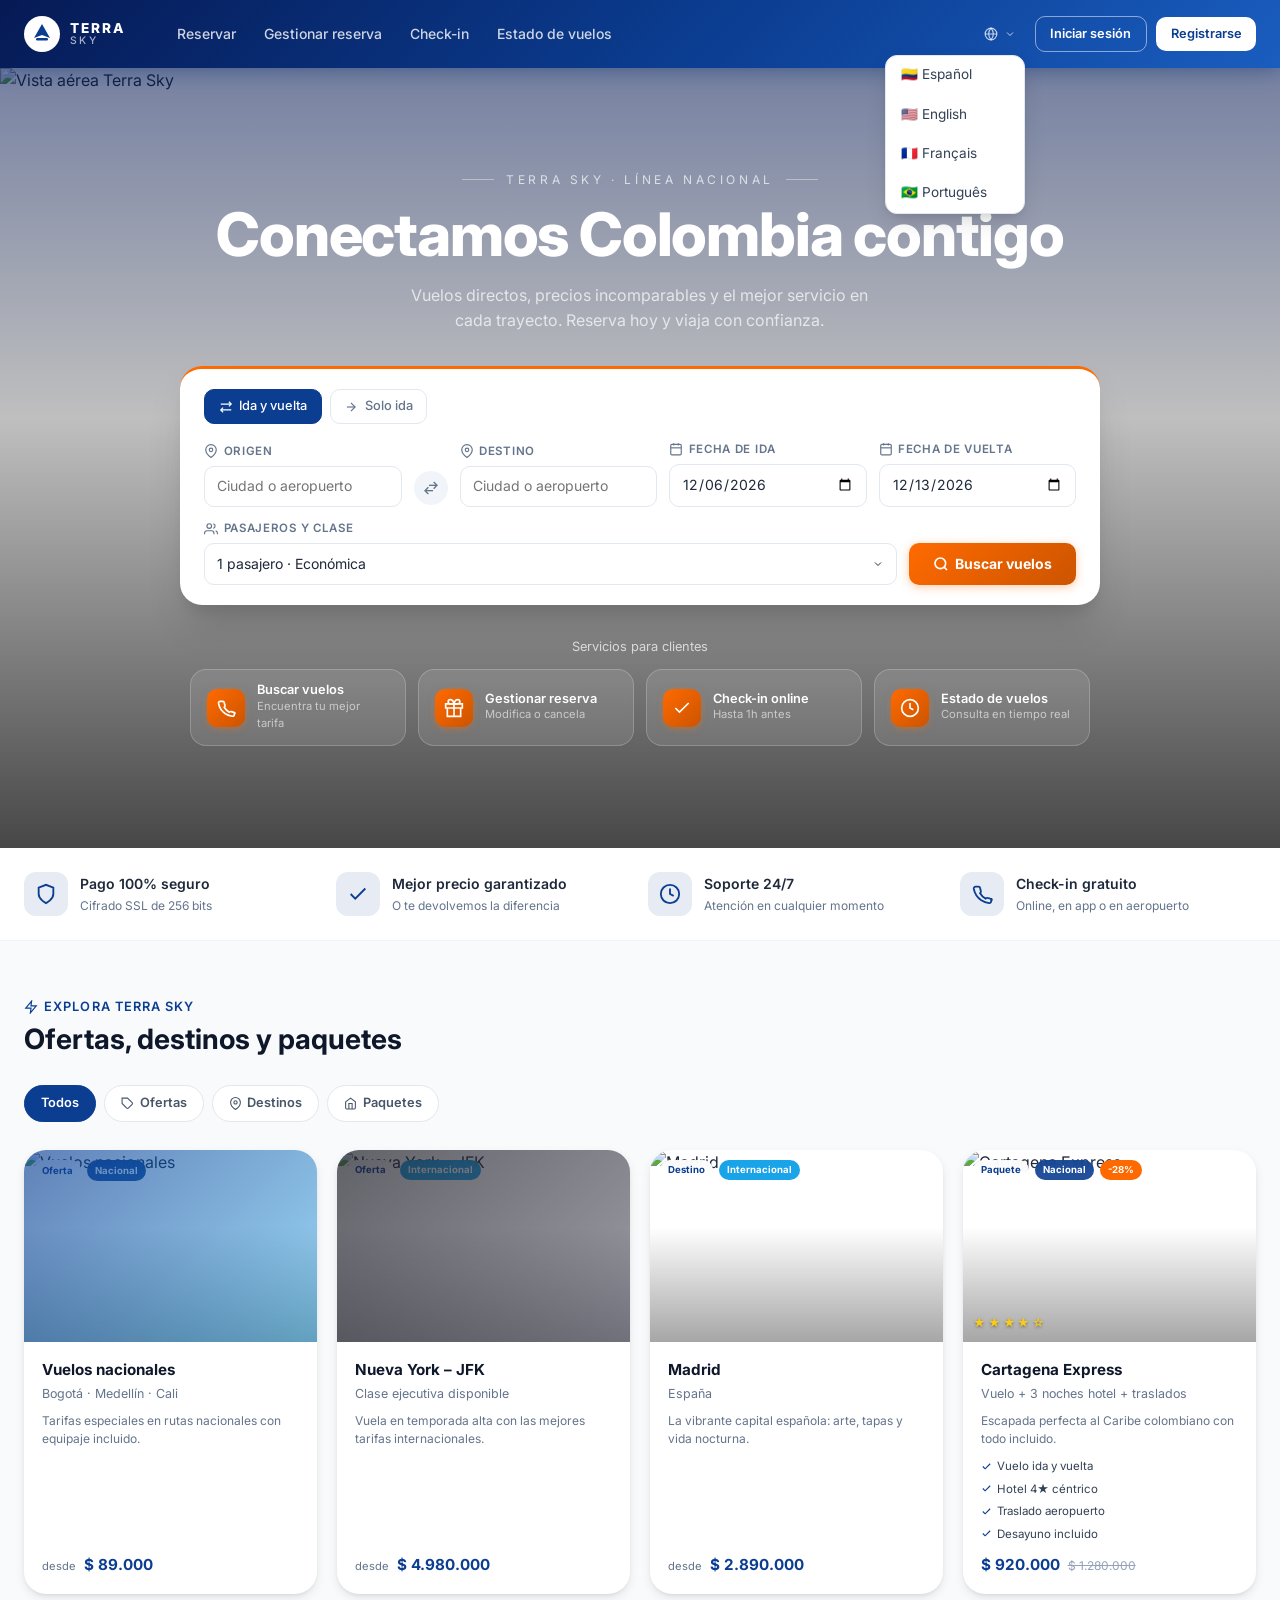
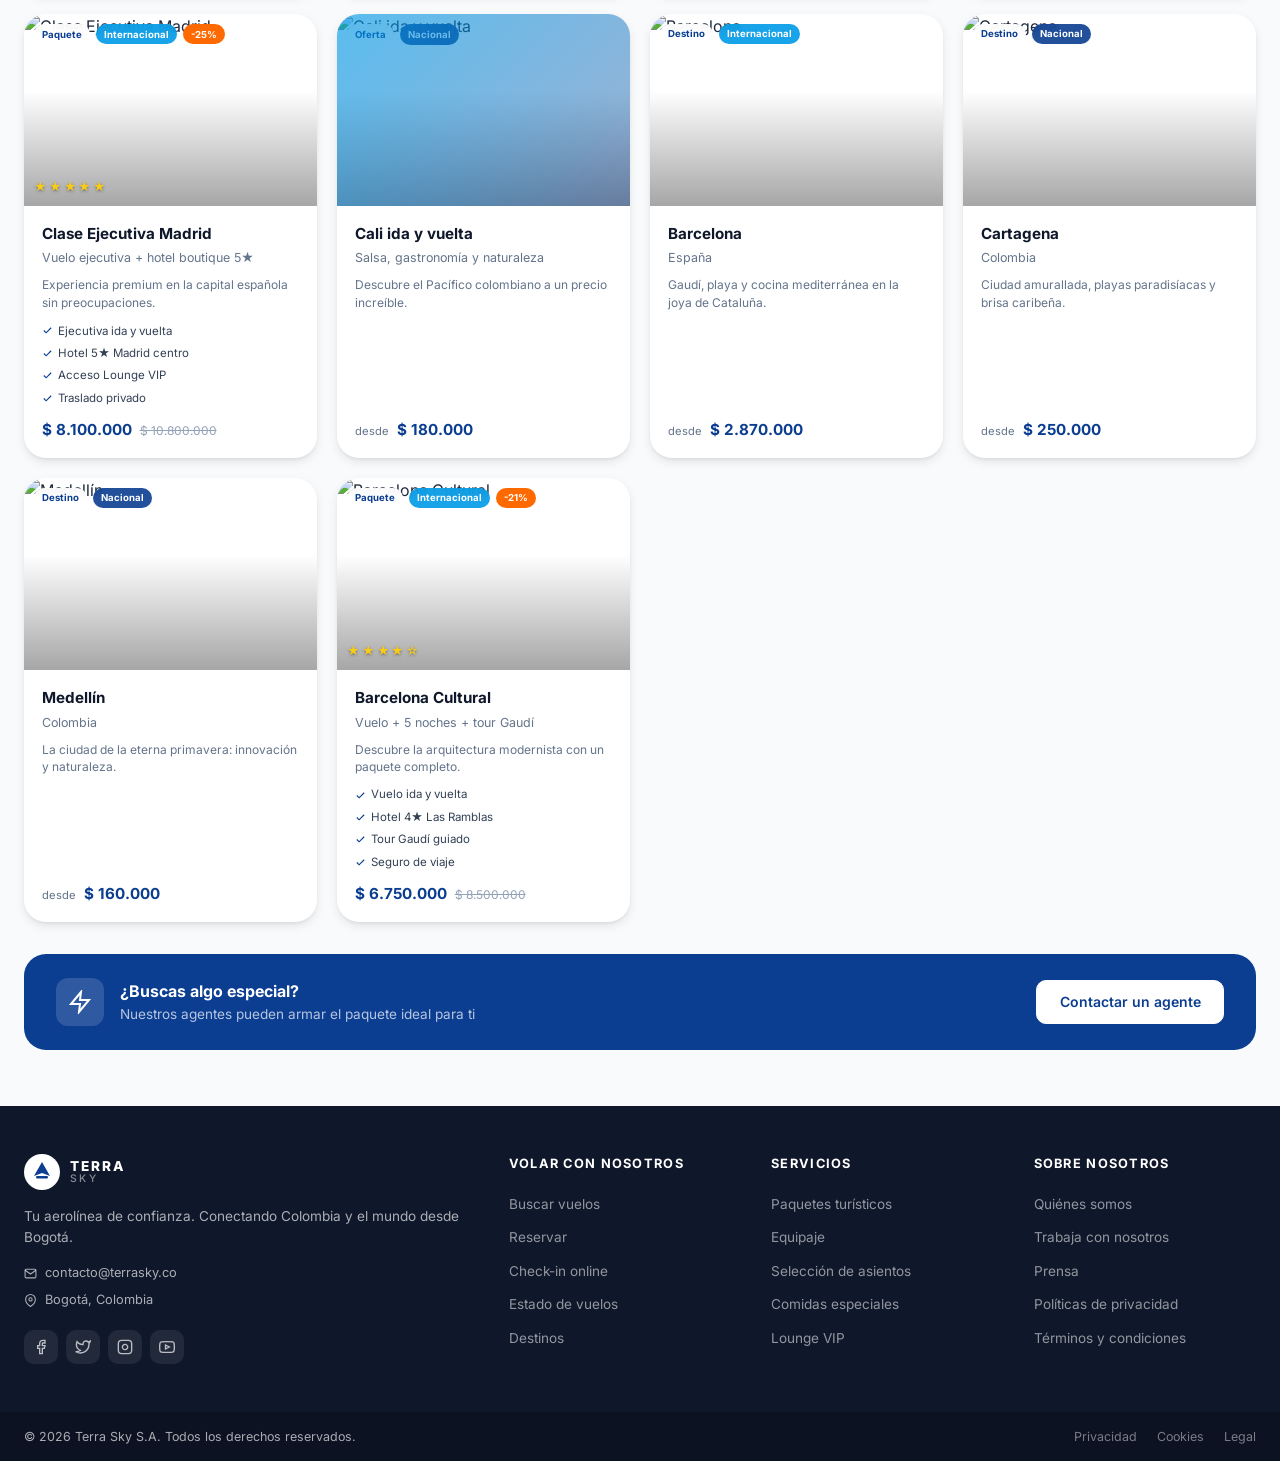
==== src/index.html @ 93b39763 "Subir todos los cambios: Proyecto-integrador-4-semestre" ====
<!DOCTYPE html>
<html lang="es">
<head>
  <meta charset="UTF-8" />
  <meta name="viewport" content="width=device-width, initial-scale=1.0" />
  <title>Terra Sky – Reserva tu vuelo</title>
  <link rel="preconnect" href="https://fonts.googleapis.com" />
  <link rel="preconnect" href="https://fonts.gstatic.com" crossorigin />
  <link href="https://fonts.googleapis.com/css2?family=Inter:wght@400;500;600;700;800&display=swap" rel="stylesheet" />
  <link rel="stylesheet" href="css/style.css" />
</head>
<body>

<!-- ===== HEADER ===== -->
<header class="site-header" id="site-header">
  <div class="header-inner">

    <!-- Logo -->
    <a href="index.html" class="logo" aria-label="Terra Sky - Inicio">
      <div class="logo-icon">
        <svg viewBox="0 0 36 36" fill="none" xmlns="http://www.w3.org/2000/svg" aria-hidden="true">
          <circle cx="18" cy="18" r="18" fill="white"/>
          <path d="M10 22 L18 8 L26 22 L18 19 Z" fill="#0B3D91"/>
          <rect x="12" y="22" width="12" height="2.5" rx="1.25" fill="#0B3D91"/>
        </svg>
      </div>
      <div class="logo-text">
        <span class="logo-brand">TERRA</span>
        <span class="logo-sub">SKY</span>
      </div>
    </a>

    <!-- Nav desktop -->
    <nav class="header-nav" aria-label="Navegación principal">
      <a href="reservar.html" class="nav-link">Reservar</a>
      <a href="gestionar.html" class="nav-link">Gestionar reserva</a>
      <a href="checkin.html" class="nav-link">Check-in</a>
      <a href="estado.html" class="nav-link">Estado de vuelos</a>
    </nav>

    <!-- Acciones -->
    <div class="header-actions">
      <!-- Selector idioma -->
      <div class="lang-selector" id="langSelector">
        <button class="lang-btn" id="langBtn" aria-haspopup="true" aria-expanded="false" aria-label="Idioma">
          <svg xmlns="http://www.w3.org/2000/svg" width="14" height="14" viewBox="0 0 24 24" fill="none" stroke="currentColor" stroke-width="2"><circle cx="12" cy="12" r="10"/><path d="M2 12h20M12 2a15.3 15.3 0 0 1 4 10 15.3 15.3 0 0 1-4 10 15.3 15.3 0 0 1-4-10 15.3 15.3 0 0 1 4-10z"/></svg>
          <svg xmlns="http://www.w3.org/2000/svg" width="12" height="12" viewBox="0 0 24 24" fill="none" stroke="currentColor" stroke-width="2"><polyline points="6 9 12 15 18 9"/></svg>
        </button>
        <ul class="lang-dropdown" id="langDropdown" role="menu">
          <li><button role="menuitem" data-lang="ES">🇨🇴 Español</button></li>
          <li><button role="menuitem" data-lang="EN">🇺🇸 English</button></li>
          <li><button role="menuitem" data-lang="FR">🇫🇷 Français</button></li>
          <li><button role="menuitem" data-lang="PT">🇧🇷 Português</button></li>
        </ul>
      </div>

      <a href="login.html" class="btn btn-outline-white btn-sm">Iniciar sesión</a>
      <a href="login.html#registro" class="btn btn-white btn-sm">Registrarse</a>
    </div>

    <!-- Botón hamburguesa -->
    <button class="hamburger" id="hamburgerBtn" aria-label="Abrir menú" aria-expanded="false">
      <span></span><span></span><span></span>
    </button>
  </div>

  <!-- Menú móvil -->
  <nav class="mobile-nav" id="mobileNav" aria-label="Menú móvil" hidden>
    <a href="reservar.html" class="mobile-nav-link">Reservar</a>
    <a href="gestionar.html" class="mobile-nav-link">Gestionar reserva</a>
    <a href="checkin.html" class="mobile-nav-link">Check-in</a>
    <a href="estado.html" class="mobile-nav-link">Estado de vuelos</a>
    <div class="mobile-nav-btns">
      <a href="login.html" class="btn btn-outline-white">Iniciar sesión</a>
      <a href="login.html#registro" class="btn btn-white">Registrarse</a>
    </div>
  </nav>
</header>

<main>

  <!-- ===== HERO ===== -->
  <section class="hero" id="hero" aria-label="Búsqueda de vuelos">
    <div class="hero-bg">
      <img src="https://images.unsplash.com/photo-1609180618214-5c2afa596c05?crop=entropy&cs=tinysrgb&fit=max&fm=jpg&q=80&w=1920" alt="Vista aérea Terra Sky" class="hero-img" />
      <div class="hero-overlay"></div>
    </div>

    <div class="hero-content container">
      <div class="hero-headline">
        <p class="hero-eyebrow">
          <span class="hero-line"></span>
          Terra Sky · Línea nacional
          <span class="hero-line"></span>
        </p>
        <h1>Conectamos Colombia contigo</h1>
        <p class="hero-sub">Vuelos directos, precios incomparables y el mejor servicio en cada trayecto. Reserva hoy y viaja con confianza.</p>
      </div>

      <!-- Formulario de búsqueda -->
      <div class="search-card" id="searchCard" role="search" aria-label="Buscar vuelos">
        <!-- Toggle tipo de viaje -->
        <div class="trip-toggle">
          <button class="trip-btn active" data-trip="ida-vuelta" aria-pressed="true">
            <svg xmlns="http://www.w3.org/2000/svg" width="14" height="14" viewBox="0 0 24 24" fill="none" stroke="currentColor" stroke-width="2"><path d="M17 3l4 4-4 4M7 21l-4-4 4-4M21 7H3M21 17H3"/></svg>
            Ida y vuelta
          </button>
          <button class="trip-btn" data-trip="solo-ida" aria-pressed="false">
            <svg xmlns="http://www.w3.org/2000/svg" width="14" height="14" viewBox="0 0 24 24" fill="none" stroke="currentColor" stroke-width="2"><line x1="5" y1="12" x2="19" y2="12"/><polyline points="12 5 19 12 12 19"/></svg>
            Solo ida
          </button>
        </div>

        <!-- Campos -->
        <div class="search-fields">
          <!-- Origen -->
          <div class="field-group airport-field" id="originField">
            <label for="originInput">
              <svg xmlns="http://www.w3.org/2000/svg" width="14" height="14" viewBox="0 0 24 24" fill="none" stroke="currentColor" stroke-width="2"><path d="M21 10c0 7-9 13-9 13s-9-6-9-13a9 9 0 0 1 18 0z"/><circle cx="12" cy="10" r="3"/></svg>
              Origen
            </label>
            <input type="text" id="originInput" placeholder="Ciudad o aeropuerto" autocomplete="off" />
            <ul class="airport-dropdown" id="originDropdown" role="listbox" aria-label="Aeropuertos de origen" hidden></ul>
          </div>

          <!-- Swap -->
          <button class="swap-btn" id="swapBtn" aria-label="Intercambiar origen y destino" title="Intercambiar">
            <svg xmlns="http://www.w3.org/2000/svg" width="16" height="16" viewBox="0 0 24 24" fill="none" stroke="currentColor" stroke-width="2"><polyline points="16 3 21 8 16 13"/><line x1="21" y1="8" x2="9" y2="8"/><polyline points="8 21 3 16 8 11"/><line x1="3" y1="16" x2="15" y2="16"/></svg>
          </button>

          <!-- Destino -->
          <div class="field-group airport-field" id="destField">
            <label for="destInput">
              <svg xmlns="http://www.w3.org/2000/svg" width="14" height="14" viewBox="0 0 24 24" fill="none" stroke="currentColor" stroke-width="2"><path d="M21 10c0 7-9 13-9 13s-9-6-9-13a9 9 0 0 1 18 0z"/><circle cx="12" cy="10" r="3"/></svg>
              Destino
            </label>
            <input type="text" id="destInput" placeholder="Ciudad o aeropuerto" autocomplete="off" />
            <ul class="airport-dropdown" id="destDropdown" role="listbox" aria-label="Aeropuertos de destino" hidden></ul>
          </div>

          <!-- Fecha ida -->
          <div class="field-group date-field">
            <label for="departDate">
              <svg xmlns="http://www.w3.org/2000/svg" width="14" height="14" viewBox="0 0 24 24" fill="none" stroke="currentColor" stroke-width="2"><rect x="3" y="4" width="18" height="18" rx="2" ry="2"/><line x1="16" y1="2" x2="16" y2="6"/><line x1="8" y1="2" x2="8" y2="6"/><line x1="3" y1="10" x2="21" y2="10"/></svg>
              Fecha de ida
            </label>
            <input type="date" id="departDate" />
          </div>

          <!-- Fecha vuelta -->
          <div class="field-group date-field" id="returnDateField">
            <label for="returnDate">
              <svg xmlns="http://www.w3.org/2000/svg" width="14" height="14" viewBox="0 0 24 24" fill="none" stroke="currentColor" stroke-width="2"><rect x="3" y="4" width="18" height="18" rx="2" ry="2"/><line x1="16" y1="2" x2="16" y2="6"/><line x1="8" y1="2" x2="8" y2="6"/><line x1="3" y1="10" x2="21" y2="10"/></svg>
              Fecha de vuelta
            </label>
            <input type="date" id="returnDate" />
          </div>

          <!-- Pasajeros y clase -->
          <div class="field-group passengers-field">
            <label>
              <svg xmlns="http://www.w3.org/2000/svg" width="14" height="14" viewBox="0 0 24 24" fill="none" stroke="currentColor" stroke-width="2"><path d="M17 21v-2a4 4 0 0 0-4-4H5a4 4 0 0 0-4 4v2"/><circle cx="9" cy="7" r="4"/><path d="M23 21v-2a4 4 0 0 0-3-3.87"/><path d="M16 3.13a4 4 0 0 1 0 7.75"/></svg>
              Pasajeros y clase
            </label>
            <button class="passengers-trigger" id="passengersTrigger" aria-haspopup="true" aria-expanded="false">
              <span id="passengersLabel">1 adulto · Económica</span>
              <svg xmlns="http://www.w3.org/2000/svg" width="12" height="12" viewBox="0 0 24 24" fill="none" stroke="currentColor" stroke-width="2"><polyline points="6 9 12 15 18 9"/></svg>
            </button>
            <!-- Dropdown pasajeros -->
            <div class="passengers-panel" id="passengersPanel" hidden>
              <div class="pass-row">
                <div class="pass-info"><span class="pass-type">Pasajeros</span><span class="pass-age">Número de viajeros</span></div>
                <div class="counter">
                  <button class="counter-btn" data-type="passengers" data-action="dec" aria-label="Reducir pasajeros">−</button>
                  <span class="counter-val" id="passengersVal">1</span>
                  <button class="counter-btn" data-type="passengers" data-action="inc" aria-label="Aumentar pasajeros">+</button>
                </div>
              </div>
              <div class="cabin-select">
                <label for="cabinClass">Clase de cabina</label>
                <select id="cabinClass">
                  <option value="Económica">Económica</option>
                  <option value="Económica Plus">Económica Plus</option>
                  <option value="Ejecutiva">Ejecutiva</option>
                </select>
              </div>
              <button class="btn btn-primary btn-sm cabin-apply" id="passengersPanelOk">Listo</button>
            </div>
          </div>

          <!-- Botón buscar -->
          <button class="btn btn-primary search-btn" id="searchBtn">
            <svg xmlns="http://www.w3.org/2000/svg" width="16" height="16" viewBox="0 0 24 24" fill="none" stroke="currentColor" stroke-width="2.5"><circle cx="11" cy="11" r="8"/><line x1="21" y1="21" x2="16.65" y2="16.65"/></svg>
            Buscar vuelos
          </button>
        </div>
        <p class="search-error" id="searchError" role="alert" hidden></p>
      </div>

      <!-- Quick links -->
      <div class="quick-links">
        <p class="quick-links-label">Servicios para clientes</p>
        <div class="quick-links-grid">
          <a href="resultados.html" class="quick-card">
            <div class="quick-icon">
              <svg xmlns="http://www.w3.org/2000/svg" width="20" height="20" viewBox="0 0 24 24" fill="none" stroke="currentColor" stroke-width="2"><path d="M22 16.92v3a2 2 0 0 1-2.18 2 19.79 19.79 0 0 1-8.63-3.07A19.5 19.5 0 0 1 3 6.18a2 2 0 0 1 2-2.18H8a2 2 0 0 1 2 1.72c.127.96.361 1.903.7 2.81a2 2 0 0 1-.45 2.11L9.91 11.1A16 16 0 0 0 16 17.09l.29-.29a2 2 0 0 1 2.11-.45c.907.339 1.85.573 2.81.7A2 2 0 0 1 23 19v-.08z"/></svg>
            </div>
            <div>
              <div class="quick-title">Buscar vuelos</div>
              <div class="quick-sub">Encuentra tu mejor tarifa</div>
            </div>
          </a>
          <a href="gestionar.html" class="quick-card">
            <div class="quick-icon">
              <svg xmlns="http://www.w3.org/2000/svg" width="20" height="20" viewBox="0 0 24 24" fill="none" stroke="currentColor" stroke-width="2"><path d="M20 12V22H4V12"/><path d="M22 7H2v5h20V7z"/><path d="M12 22V7"/><path d="M12 7H7.5a2.5 2.5 0 0 1 0-5C11 2 12 7 12 7z"/><path d="M12 7h4.5a2.5 2.5 0 0 0 0-5C13 2 12 7 12 7z"/></svg>
            </div>
            <div>
              <div class="quick-title">Gestionar reserva</div>
              <div class="quick-sub">Modifica o cancela</div>
            </div>
          </a>
          <a href="checkin.html" class="quick-card">
            <div class="quick-icon">
              <svg xmlns="http://www.w3.org/2000/svg" width="20" height="20" viewBox="0 0 24 24" fill="none" stroke="currentColor" stroke-width="2"><polyline points="20 6 9 17 4 12"/></svg>
            </div>
            <div>
              <div class="quick-title">Check-in online</div>
              <div class="quick-sub">Hasta 1h antes</div>
            </div>
          </a>
          <a href="estado.html" class="quick-card">
            <div class="quick-icon">
              <svg xmlns="http://www.w3.org/2000/svg" width="20" height="20" viewBox="0 0 24 24" fill="none" stroke="currentColor" stroke-width="2"><circle cx="12" cy="12" r="10"/><polyline points="12 6 12 12 16 14"/></svg>
            </div>
            <div>
              <div class="quick-title">Estado de vuelos</div>
              <div class="quick-sub">Consulta en tiempo real</div>
            </div>
          </a>
        </div>
      </div>
    </div>
  </section>

  <!-- ===== TRUST BADGES ===== -->
  <section class="trust-section" aria-label="Garantías Terra Sky">
    <div class="trust-grid container">
      <div class="trust-item">
        <div class="trust-icon">
          <svg xmlns="http://www.w3.org/2000/svg" width="22" height="22" viewBox="0 0 24 24" fill="none" stroke="currentColor" stroke-width="2"><path d="M12 22s8-4 8-10V5l-8-3-8 3v7c0 6 8 10 8 10z"/></svg>
        </div>
        <div>
          <div class="trust-label">Pago 100% seguro</div>
          <div class="trust-sub">Cifrado SSL de 256 bits</div>
        </div>
      </div>
      <div class="trust-item">
        <div class="trust-icon">
          <svg xmlns="http://www.w3.org/2000/svg" width="22" height="22" viewBox="0 0 24 24" fill="none" stroke="currentColor" stroke-width="2"><polyline points="20 6 9 17 4 12"/></svg>
        </div>
        <div>
          <div class="trust-label">Mejor precio garantizado</div>
          <div class="trust-sub">O te devolvemos la diferencia</div>
        </div>
      </div>
      <div class="trust-item">
        <div class="trust-icon">
          <svg xmlns="http://www.w3.org/2000/svg" width="22" height="22" viewBox="0 0 24 24" fill="none" stroke="currentColor" stroke-width="2"><circle cx="12" cy="12" r="10"/><polyline points="12 6 12 12 16 14"/></svg>
        </div>
        <div>
          <div class="trust-label">Soporte 24/7</div>
          <div class="trust-sub">Atención en cualquier momento</div>
        </div>
      </div>
      <div class="trust-item">
        <div class="trust-icon">
          <svg xmlns="http://www.w3.org/2000/svg" width="22" height="22" viewBox="0 0 24 24" fill="none" stroke="currentColor" stroke-width="2"><path d="M22 16.92v3a2 2 0 0 1-2.18 2 19.79 19.79 0 0 1-8.63-3.07A19.5 19.5 0 0 1 3 6.18a2 2 0 0 1 2-2.18H8a2 2 0 0 1 2 1.72c.127.96.361 1.903.7 2.81a2 2 0 0 1-.45 2.11L9.91 11.1A16 16 0 0 0 16 17.09l.29-.29a2 2 0 0 1 2.11-.45c.907.339 1.85.573 2.81.7A2 2 0 0 1 23 19v-.08z"/></svg>
        </div>
        <div>
          <div class="trust-label">Check-in gratuito</div>
          <div class="trust-sub">Online, en app o en aeropuerto</div>
        </div>
      </div>
    </div>
  </section>

  <!-- ===== CATÁLOGO COMERCIAL UNIFICADO ===== -->
  <section class="catalogo-section" aria-labelledby="catalogo-heading">
    <div class="container">
      <div class="section-header">
        <div>
          <div class="section-eyebrow">
            <svg xmlns="http://www.w3.org/2000/svg" width="14" height="14" viewBox="0 0 24 24" fill="none" stroke="currentColor" stroke-width="2"><polygon points="13 2 3 14 12 14 11 22 21 10 12 10 13 2"/></svg>
            Explora Terra Sky
          </div>
          <h2 id="catalogo-heading">Ofertas, destinos y paquetes</h2>
        </div>
      </div>

      <!-- Filtros por tipo -->
      <div class="catalogo-tabs" role="tablist" aria-label="Filtrar catálogo">
        <button class="catalogo-tab active" data-filter="todos" role="tab" aria-selected="true">Todos</button>
        <button class="catalogo-tab" data-filter="oferta" role="tab" aria-selected="false">
          <svg xmlns="http://www.w3.org/2000/svg" width="13" height="13" viewBox="0 0 24 24" fill="none" stroke="currentColor" stroke-width="2"><path d="M20.59 13.41l-7.17 7.17a2 2 0 0 1-2.83 0L2 12V2h10l8.59 8.59a2 2 0 0 1 0 2.82z"/><line x1="7" y1="7" x2="7.01" y2="7"/></svg>
          Ofertas
        </button>
        <button class="catalogo-tab" data-filter="destino" role="tab" aria-selected="false">
          <svg xmlns="http://www.w3.org/2000/svg" width="13" height="13" viewBox="0 0 24 24" fill="none" stroke="currentColor" stroke-width="2"><path d="M21 10c0 7-9 13-9 13s-9-6-9-13a9 9 0 0 1 18 0z"/><circle cx="12" cy="10" r="3"/></svg>
          Destinos
        </button>
        <button class="catalogo-tab" data-filter="paquete" role="tab" aria-selected="false">
          <svg xmlns="http://www.w3.org/2000/svg" width="13" height="13" viewBox="0 0 24 24" fill="none" stroke="currentColor" stroke-width="2"><path d="M3 9l9-7 9 7v11a2 2 0 0 1-2 2H5a2 2 0 0 1-2-2z"/><polyline points="9 22 9 12 15 12 15 22"/></svg>
          Paquetes
        </button>
      </div>

      <!-- Grid dinámico -->
      <div class="catalogo-grid" id="catalogoGrid"></div>

      <!-- CTA banner -->
      <div class="packages-cta" style="margin-top:2rem">
        <div class="packages-cta-body">
          <div class="packages-cta-icon">
            <svg xmlns="http://www.w3.org/2000/svg" width="24" height="24" viewBox="0 0 24 24" fill="none" stroke="currentColor" stroke-width="2"><polygon points="13 2 3 14 12 14 11 22 21 10 12 10 13 2"/></svg>
          </div>
          <div>
            <div class="packages-cta-title">¿Buscas algo especial?</div>
            <div class="packages-cta-sub">Nuestros agentes pueden armar el paquete ideal para ti</div>
          </div>
        </div>
        <a href="login.html" class="btn btn-white-green">Contactar un agente</a>
      </div>
    </div>
  </section>

</main>

<!-- ===== FOOTER ===== -->
<footer class="site-footer" aria-label="Pie de página Terra Sky">
  <div class="footer-inner container">

    <!-- Brand -->
    <div class="footer-brand">
      <div class="footer-logo">
        <div class="footer-logo-icon">
          <svg viewBox="0 0 36 36" fill="none" xmlns="http://www.w3.org/2000/svg" aria-hidden="true">
            <circle cx="18" cy="18" r="18" fill="white"/>
            <path d="M10 22 L18 8 L26 22 L18 19 Z" fill="#0B3D91"/>
            <rect x="12" y="22" width="12" height="2.5" rx="1.25" fill="#0B3D91"/>
          </svg>
        </div>
        <div class="footer-logo-text">
          <span class="footer-logo-brand">TERRA</span>
          <span class="footer-logo-sub">SKY</span>
        </div>
      </div>
      <p class="footer-tagline">Tu aerolínea de confianza. Conectando Colombia y el mundo desde Bogotá.</p>
      <div class="footer-contact">
        <div class="footer-contact-item">
          <svg xmlns="http://www.w3.org/2000/svg" width="13" height="13" viewBox="0 0 24 24" fill="none" stroke="currentColor" stroke-width="2"><path d="M4 4h16c1.1 0 2 .9 2 2v12c0 1.1-.9 2-2 2H4c-1.1 0-2-.9-2-2V6c0-1.1.9-2 2-2z"/><polyline points="22,6 12,13 2,6"/></svg>
          contacto@terrasky.co
        </div>
        <div class="footer-contact-item">
          <svg xmlns="http://www.w3.org/2000/svg" width="13" height="13" viewBox="0 0 24 24" fill="none" stroke="currentColor" stroke-width="2"><path d="M21 10c0 7-9 13-9 13s-9-6-9-13a9 9 0 0 1 18 0z"/><circle cx="12" cy="10" r="3"/></svg>
          Bogotá, Colombia
        </div>
      </div>
      <div class="footer-social">
        <a href="#" class="social-btn" aria-label="Facebook">
          <svg xmlns="http://www.w3.org/2000/svg" width="16" height="16" viewBox="0 0 24 24" fill="none" stroke="currentColor" stroke-width="2"><path d="M18 2h-3a5 5 0 0 0-5 5v3H7v4h3v8h4v-8h3l1-4h-4V7a1 1 0 0 1 1-1h3z"/></svg>
        </a>
        <a href="#" class="social-btn" aria-label="Twitter/X">
          <svg xmlns="http://www.w3.org/2000/svg" width="16" height="16" viewBox="0 0 24 24" fill="none" stroke="currentColor" stroke-width="2"><path d="M23 3a10.9 10.9 0 0 1-3.14 1.53 4.48 4.48 0 0 0-7.86 3v1A10.66 10.66 0 0 1 3 4s-4 9 5 13a11.64 11.64 0 0 1-7 2c9 5 20 0 20-11.5a4.5 4.5 0 0 0-.08-.83A7.72 7.72 0 0 0 23 3z"/></svg>
        </a>
        <a href="#" class="social-btn" aria-label="Instagram">
          <svg xmlns="http://www.w3.org/2000/svg" width="16" height="16" viewBox="0 0 24 24" fill="none" stroke="currentColor" stroke-width="2"><rect x="2" y="2" width="20" height="20" rx="5" ry="5"/><path d="M16 11.37A4 4 0 1 1 12.63 8 4 4 0 0 1 16 11.37z"/><line x1="17.5" y1="6.5" x2="17.51" y2="6.5"/></svg>
        </a>
        <a href="#" class="social-btn" aria-label="YouTube">
          <svg xmlns="http://www.w3.org/2000/svg" width="16" height="16" viewBox="0 0 24 24" fill="none" stroke="currentColor" stroke-width="2"><path d="M22.54 6.42a2.78 2.78 0 0 0-1.94-1.96C18.88 4 12 4 12 4s-6.88 0-8.6.46a2.78 2.78 0 0 0-1.94 1.96A29 29 0 0 0 1 12a29 29 0 0 0 .46 5.58A2.78 2.78 0 0 0 3.4 19.54C5.12 20 12 20 12 20s6.88 0 8.6-.46a2.78 2.78 0 0 0 1.94-1.96A29 29 0 0 0 23 12a29 29 0 0 0-.46-5.58z"/><polygon points="9.75 15.02 15.5 12 9.75 8.98 9.75 15.02"/></svg>
        </a>
      </div>
    </div>

    <!-- Links grupos -->
    <div class="footer-links">
      <h4>Volar con nosotros</h4>
      <ul>
        <li><a href="resultados.html">Buscar vuelos</a></li>
        <li><a href="reservar.html">Reservar</a></li>
        <li><a href="checkin.html">Check-in online</a></li>
        <li><a href="estado.html">Estado de vuelos</a></li>
        <li><a href="#">Destinos</a></li>
      </ul>
    </div>

    <div class="footer-links">
      <h4>Servicios</h4>
      <ul>
        <li><a href="#">Paquetes turísticos</a></li>
        <li><a href="#">Equipaje</a></li>
        <li><a href="#">Selección de asientos</a></li>
        <li><a href="#">Comidas especiales</a></li>
        <li><a href="#">Lounge VIP</a></li>
      </ul>
    </div>

    <div class="footer-links">
      <h4>Sobre nosotros</h4>
      <ul>
        <li><a href="#">Quiénes somos</a></li>
        <li><a href="#">Trabaja con nosotros</a></li>
        <li><a href="#">Prensa</a></li>
        <li><a href="#">Políticas de privacidad</a></li>
        <li><a href="#">Términos y condiciones</a></li>
      </ul>
    </div>

  </div>

  <div class="footer-bottom">
    <div class="container footer-bottom-inner">
      <span>&copy; 2026 Terra Sky S.A. Todos los derechos reservados.</span>
      <div class="footer-bottom-links">
        <a href="#">Privacidad</a>
        <a href="#">Cookies</a>
        <a href="#">Legal</a>
      </div>
    </div>
  </div>
</footer>

<script src="js/mockData.js"></script>
<script src="js/brand.js"></script>
<script src="js/auth.js"></script>
<script src="js/main.js"></script>
</body>
</html>
---- src/css/style.css ----
/* ============================================
   Terra Sky – Sistema de Reservas
   Migración del prototipo a HTML/CSS/JS
   ============================================ */

/* ── Variables ── */
:root {
  /* ── Paleta aerolínea: Azul Real + Acento Naranja ── */
  --col-primary:      #0B3D91;   /* azul aviación profundo  */
  --col-primary-dark: #082E6E;   /* azul noche              */
  --col-cyan:         #0099E6;   /* azul cielo              */
  --col-cyan-dark:    #0077B3;   /* azul cielo oscuro       */
  --col-accent:       #FF6A00;   /* naranja CTA vibrante    */
  --col-accent-dark:  #CC5400;   /* naranja CTA hover       */
  --col-white:     #ffffff;
  --col-gray-50:   #f8fafc;
  --col-gray-100:  #f1f5f9;
  --col-gray-200:  #e2e8f0;
  --col-gray-400:  #94a3b8;
  --col-gray-500:  #64748b;
  --col-gray-600:  #475569;
  --col-gray-700:  #334155;
  --col-gray-800:  #1e293b;
  --col-gray-900:  #0f172a;
  --col-orange:    #f97316;
  --col-pink:      #ec4899;
  --radius-sm:     0.625rem;
  --radius:        0.75rem;
  --radius-lg:     1rem;
  --radius-xl:     1.375rem;
  --shadow-sm:     0 1px 3px rgba(0,0,0,.08);
  --shadow:        0 4px 12px -2px rgba(0,0,0,.12), 0 2px 4px -1px rgba(0,0,0,.07);
  --shadow-lg:     0 10px 24px -4px rgba(0,0,0,.14), 0 4px 8px -2px rgba(0,0,0,.08);
  --shadow-xl:     0 24px 40px -8px rgba(0,0,0,.16), 0 12px 16px -6px rgba(0,0,0,.09);
  --transition:    0.2s ease;
  --header-h:      68px;
  --font-base:     'Inter', system-ui, -apple-system, sans-serif;
}

/* ── Reset ── */
*, *::before, *::after { margin: 0; padding: 0; box-sizing: border-box; }
html { scroll-behavior: smooth; }
img { display: block; max-width: 100%; }
a { text-decoration: none; color: inherit; }
ul { list-style: none; }
button { cursor: pointer; border: none; background: none; font: inherit; }
input, select { font: inherit; }

body {
  font-family: var(--font-base);
  font-size: 16px;
  line-height: 1.6;
  color: var(--col-gray-800);
  background: var(--col-white);
}

/* ── Layout ── */
.container {
  max-width: 1280px;
  margin-inline: auto;
  padding-inline: clamp(1rem, 4vw, 1.5rem);
}

/* ── Botones ── */
.btn {
  display: inline-flex;
  align-items: center;
  justify-content: center;
  gap: .4rem;
  padding: .6rem 1.25rem;
  border-radius: var(--radius-sm);
  font-weight: 600;
  font-size: .875rem;
  transition: background var(--transition), color var(--transition), box-shadow var(--transition);
  white-space: nowrap;
}
.btn-sm { padding: .45rem .9rem; font-size: .8rem; }
.btn-primary {
  background: linear-gradient(135deg, var(--col-primary) 0%, #1357C0 100%);
  color: var(--col-white);
  box-shadow: 0 2px 8px rgba(11,61,145,.3);
}
.btn-primary:hover {
  background: linear-gradient(135deg, var(--col-primary-dark) 0%, var(--col-primary) 100%);
  box-shadow: 0 4px 14px rgba(11,61,145,.4);
}
.btn-cyan {
  background: var(--col-cyan);
  color: var(--col-white);
}
.btn-cyan:hover { background: var(--col-cyan-dark); }
.btn-white {
  background: var(--col-white);
  color: var(--col-primary);
}
.btn-white:hover { background: var(--col-gray-100); }
.btn-outline-white {
  background: transparent;
  color: var(--col-white);
  border: 1.5px solid rgba(255,255,255,.5);
}
.btn-outline-white:hover { background: rgba(255,255,255,.1); }
.btn-white-green {
  background: var(--col-white);
  color: var(--col-primary);
  border: 1.5px solid var(--col-white);
  padding: .6rem 1.4rem;
  border-radius: var(--radius-sm);
  font-weight: 600;
  font-size: .875rem;
  transition: background var(--transition);
}
.btn-white-green:hover { background: var(--col-gray-100); }

/* ==========================================
   HEADER
   ========================================== */
.site-header {
  position: sticky;
  top: 0;
  z-index: 100;
  background: linear-gradient(135deg, #061A55 0%, var(--col-primary) 55%, #1A5DBF 100%);
  height: var(--header-h);
  box-shadow: 0 2px 20px rgba(8,46,110,.45);
}
.header-inner {
  max-width: 1280px;
  margin-inline: auto;
  padding-inline: clamp(1rem, 4vw, 1.5rem);
  height: 100%;
  display: flex;
  align-items: center;
  gap: 1.5rem;
}

/* Logo */
.logo { display: flex; align-items: center; gap: .6rem; }
.logo-icon { width: 36px; height: 36px; flex-shrink: 0; }
.logo-icon svg { width: 100%; height: 100%; }
.logo-text { display: flex; flex-direction: column; line-height: 1; }
.logo-brand { font-size: .85rem; font-weight: 800; letter-spacing: .15em; color: var(--col-white); }
.logo-sub   { font-size: .65rem; font-weight: 500; letter-spacing: .25em; color: rgba(255,255,255,.65); }

/* Nav desktop */
.header-nav {
  display: flex;
  align-items: center;
  gap: .25rem;
  margin-left: 1rem;
}
.nav-link {
  color: rgba(255,255,255,.8);
  font-size: .875rem;
  font-weight: 500;
  padding: .4rem .75rem;
  border-radius: var(--radius-sm);
  transition: color var(--transition), background var(--transition);
}
.nav-link:hover { color: var(--col-white); background: rgba(255,255,255,.1); }

/* Header actions */
.header-actions {
  display: flex;
  align-items: center;
  gap: .6rem;
  margin-left: auto;
}

/* Selector de idioma */
.lang-selector { position: relative; }
.lang-btn {
  display: flex;
  align-items: center;
  gap: .35rem;
  color: rgba(255,255,255,.75);
  font-size: .8rem;
  padding: .35rem .6rem;
  border-radius: var(--radius-sm);
  transition: background var(--transition);
}
.lang-btn:hover { background: rgba(255,255,255,.1); color: var(--col-white); }
.lang-dropdown {
  position: absolute;
  top: calc(100% + .5rem);
  right: 0;
  background: var(--col-white);
  border: 1px solid var(--col-gray-200);
  border-radius: var(--radius);
  box-shadow: var(--shadow-lg);
  min-width: 140px;
  overflow: hidden;
  z-index: 200;
}
.lang-dropdown button {
  display: block;
  width: 100%;
  text-align: left;
  padding: .55rem .9rem;
  font-size: .85rem;
  color: var(--col-gray-700);
  transition: background var(--transition);
}
.lang-dropdown button:hover { background: var(--col-gray-50); }

/* Hamburguesa */
.hamburger {
  display: none;
  flex-direction: column;
  gap: 5px;
  padding: .4rem;
  margin-left: .5rem;
}
.hamburger span {
  display: block;
  width: 22px;
  height: 2px;
  background: var(--col-white);
  border-radius: 2px;
  transition: transform var(--transition), opacity var(--transition);
}
.hamburger.open span:nth-child(1) { transform: translateY(7px) rotate(45deg); }
.hamburger.open span:nth-child(2) { opacity: 0; }
.hamburger.open span:nth-child(3) { transform: translateY(-7px) rotate(-45deg); }

/* Menú móvil */
.mobile-nav {
  background: var(--col-primary-dark);
  padding: 1rem clamp(1rem, 4vw, 1.5rem);
  display: flex;
  flex-direction: column;
  gap: .25rem;
}
.mobile-nav-link {
  color: rgba(255,255,255,.85);
  padding: .65rem .75rem;
  font-size: .95rem;
  border-radius: var(--radius-sm);
  transition: background var(--transition);
}
.mobile-nav-link:hover { background: rgba(255,255,255,.1); color: var(--col-white); }
.mobile-nav-btns {
  display: flex;
  gap: .6rem;
  margin-top: .75rem;
  padding-top: .75rem;
  border-top: 1px solid rgba(255,255,255,.1);
}

/* ==========================================
   HERO
   ========================================== */
.hero {
  position: relative;
  min-height: min(90vh, 780px);
  display: flex;
  flex-direction: column;
  align-items: center;
  justify-content: center;
  overflow: hidden;
}
.hero-bg { position: absolute; inset: 0; }
.hero-img {
  width: 100%;
  height: 100%;
  object-fit: cover;
  object-position: center 40%;
}
.hero-overlay {
  position: absolute;
  inset: 0;
  background: linear-gradient(180deg, rgba(6,26,85,.55) 0%, rgba(0,0,0,.25) 45%, rgba(0,0,0,.72) 100%);
}
.hero-content {
  position: relative;
  z-index: 2;
  width: 100%;
  padding-block: 4rem;
  display: flex;
  flex-direction: column;
  align-items: center;
  gap: 2rem;
}
.hero-headline { text-align: center; }
.hero-eyebrow {
  color: rgba(255,255,255,.7);
  font-size: .75rem;
  text-transform: uppercase;
  letter-spacing: .3em;
  margin-bottom: .75rem;
  display: flex;
  align-items: center;
  justify-content: center;
  gap: .75rem;
}
.hero-line { display: block; width: 2rem; height: 1px; background: rgba(255,255,255,.4); }
.hero-headline h1 {
  font-size: clamp(2.25rem, 6vw, 3.75rem);
  font-weight: 800;
  color: var(--col-white);
  line-height: 1.1;
  letter-spacing: -.02em;
}
.hero-sub {
  color: rgba(255,255,255,.7);
  font-size: clamp(.875rem, 2vw, 1rem);
  max-width: 480px;
  margin: 1rem auto 0;
}

/* ── Formulario de búsqueda ── */
.search-card {
  background: var(--col-white);
  border-radius: var(--radius-xl);
  padding: 1.25rem 1.5rem;
  box-shadow: var(--shadow-xl);
  width: 100%;
  max-width: 920px;
  border-top: 3px solid var(--col-accent);
}
.trip-toggle {
  display: flex;
  gap: .5rem;
  margin-bottom: 1rem;
}
.trip-btn {
  display: flex;
  align-items: center;
  gap: .4rem;
  padding: .4rem .85rem;
  border-radius: var(--radius-sm);
  font-size: .8rem;
  font-weight: 500;
  color: var(--col-gray-500);
  border: 1.5px solid var(--col-gray-200);
  transition: all var(--transition);
}
.trip-btn.active {
  background: var(--col-primary);
  color: var(--col-white);
  border-color: var(--col-primary);
}
.trip-btn:not(.active):hover { border-color: var(--col-primary); color: var(--col-primary); }

.search-fields {
  display: flex;
  flex-wrap: wrap;
  gap: .75rem;
  align-items: flex-end;
}
.field-group {
  display: flex;
  flex-direction: column;
  gap: .3rem;
  position: relative;
  flex: 1 1 160px;
  min-width: 130px;
}
.field-group label {
  display: flex;
  align-items: center;
  gap: .35rem;
  font-size: .72rem;
  font-weight: 600;
  text-transform: uppercase;
  letter-spacing: .06em;
  color: var(--col-gray-500);
}
.field-group input[type="text"],
.field-group input[type="date"] {
  width: 100%;
  padding: .55rem .75rem;
  border: 1.5px solid var(--col-gray-200);
  border-radius: var(--radius-sm);
  font-size: .875rem;
  color: var(--col-gray-800);
  background: var(--col-white);
  transition: border-color var(--transition);
  outline: none;
}
.field-group input:focus { border-color: var(--col-primary); }
.field-group.error input { border-color: #d4183d; }

/* Swap button */
.swap-btn {
  flex: 0 0 auto;
  align-self: flex-end;
  margin-bottom: 2px;
  width: 34px;
  height: 34px;
  border-radius: 50%;
  background: var(--col-gray-100);
  color: var(--col-gray-500);
  display: flex;
  align-items: center;
  justify-content: center;
  transition: background var(--transition), color var(--transition);
}
.swap-btn:hover { background: var(--col-primary); color: var(--col-white); }

/* Airport dropdown */
.airport-dropdown {
  position: absolute;
  top: calc(100% + .25rem);
  left: 0;
  right: 0;
  background: var(--col-white);
  border: 1px solid var(--col-gray-200);
  border-radius: var(--radius);
  box-shadow: var(--shadow-lg);
  max-height: 220px;
  overflow-y: auto;
  z-index: 300;
}
.airport-option {
  display: flex;
  align-items: center;
  gap: .6rem;
  padding: .6rem .85rem;
  cursor: pointer;
  transition: background var(--transition);
}
.airport-option:hover, .airport-option.focused { background: var(--col-gray-50); }
.airport-code {
  font-size: .75rem;
  font-weight: 700;
  color: var(--col-primary);
  background: rgba(11,61,145,.09);
  padding: .15rem .4rem;
  border-radius: 4px;
  flex-shrink: 0;
  font-variant-numeric: tabular-nums;
}
.airport-name { font-size: .85rem; color: var(--col-gray-700); }

/* Pasajeros */
.passengers-field { position: relative; flex: 1 1 200px; }
.passengers-trigger {
  display: flex;
  align-items: center;
  justify-content: space-between;
  gap: .5rem;
  width: 100%;
  padding: .55rem .75rem;
  border: 1.5px solid var(--col-gray-200);
  border-radius: var(--radius-sm);
  font-size: .875rem;
  color: var(--col-gray-800);
  background: var(--col-white);
  text-align: left;
  transition: border-color var(--transition);
}
.passengers-trigger:hover, .passengers-trigger[aria-expanded="true"] { border-color: var(--col-primary); }
.passengers-panel {
  position: absolute;
  top: calc(100% + .35rem);
  left: 0;
  min-width: 270px;
  background: var(--col-white);
  border: 1px solid var(--col-gray-200);
  border-radius: var(--radius-lg);
  box-shadow: var(--shadow-xl);
  padding: 1rem;
  z-index: 300;
  display: flex;
  flex-direction: column;
  gap: .75rem;
}
.pass-row {
  display: flex;
  align-items: center;
  justify-content: space-between;
}
.pass-info { display: flex; flex-direction: column; }
.pass-type { font-size: .875rem; font-weight: 600; color: var(--col-gray-800); }
.pass-age  { font-size: .75rem; color: var(--col-gray-500); }
.counter {
  display: flex;
  align-items: center;
  gap: .5rem;
}
.counter-btn {
  width: 28px; height: 28px;
  border-radius: 50%;
  background: var(--col-gray-100);
  color: var(--col-gray-700);
  font-size: 1rem;
  font-weight: 600;
  display: flex;
  align-items: center;
  justify-content: center;
  transition: background var(--transition);
}
.counter-btn:hover:not(:disabled) { background: var(--col-primary); color: var(--col-white); }
.counter-btn:disabled { opacity: .4; cursor: not-allowed; }
.counter-val { font-size: .875rem; font-weight: 600; min-width: 1.2rem; text-align: center; }
.cabin-select { display: flex; flex-direction: column; gap: .35rem; }
.cabin-select label { font-size: .75rem; font-weight: 600; color: var(--col-gray-500); text-transform: uppercase; letter-spacing: .06em; }
.cabin-select select {
  padding: .5rem .75rem;
  border: 1.5px solid var(--col-gray-200);
  border-radius: var(--radius-sm);
  font-size: .875rem;
  color: var(--col-gray-800);
  background: var(--col-white);
  cursor: pointer;
  outline: none;
  transition: border-color var(--transition);
}
.cabin-select select:focus { border-color: var(--col-primary); }
.cabin-apply { width: 100%; margin-top: .25rem; }

/* Buscar btn – usa acento naranja para resaltar el CTA */
.search-btn {
  flex: 0 0 auto;
  align-self: flex-end;
  padding: .6rem 1.5rem;
  font-size: .875rem;
  font-weight: 700;
  border-radius: var(--radius-sm);
  white-space: nowrap;
  background: linear-gradient(135deg, var(--col-accent) 0%, var(--col-accent-dark) 100%);
  color: var(--col-white);
  box-shadow: 0 2px 10px rgba(255,106,0,.35);
}
.search-btn:hover {
  background: linear-gradient(135deg, var(--col-accent-dark) 0%, #A84400 100%);
  box-shadow: 0 4px 16px rgba(255,106,0,.45);
}

/* Error */
.search-error {
  margin-top: .5rem;
  font-size: .8rem;
  color: #d4183d;
  font-weight: 500;
}

/* Quick links */
.quick-links { width: 100%; max-width: 900px; }
.quick-links-label {
  color: rgba(255,255,255,.7);
  font-size: .8rem;
  text-align: center;
  margin-bottom: .75rem;
}
.quick-links-grid {
  display: grid;
  grid-template-columns: repeat(4, 1fr);
  gap: .75rem;
}
.quick-card {
  display: flex;
  align-items: center;
  gap: .75rem;
  background: rgba(255,255,255,.1);
  backdrop-filter: blur(4px);
  border: 1px solid rgba(255,255,255,.2);
  border-radius: var(--radius-lg);
  padding: .75rem 1rem;
  color: var(--col-white);
  transition: background var(--transition);
}
.quick-card:hover { background: rgba(255,255,255,.2); }
.quick-icon {
  width: 38px;
  height: 38px;
  border-radius: var(--radius-sm);
  background: linear-gradient(135deg, var(--col-accent) 0%, var(--col-accent-dark) 100%);
  display: flex;
  align-items: center;
  justify-content: center;
  flex-shrink: 0;
  box-shadow: 0 2px 6px rgba(255,106,0,.35);
}
.quick-title { font-size: .8rem; font-weight: 600; line-height: 1.2; }
.quick-sub   { font-size: .7rem; color: rgba(255,255,255,.6); }

/* ==========================================
   TRUST BADGES
   ========================================== */
.trust-section {
  background: var(--col-white);
  border-bottom: 1px solid var(--col-gray-100);
}
.trust-grid {
  display: grid;
  grid-template-columns: repeat(4, 1fr);
  gap: 1rem;
  padding-block: 1.5rem;
}
.trust-item {
  display: flex;
  align-items: center;
  gap: .75rem;
}
.trust-icon {
  width: 44px;
  height: 44px;
  border-radius: var(--radius);
  background: rgba(11,61,145,.1);
  color: var(--col-primary);
  display: flex;
  align-items: center;
  justify-content: center;
  flex-shrink: 0;
}
.trust-label { font-size: .875rem; font-weight: 600; color: var(--col-gray-800); }
.trust-sub   { font-size: .75rem; color: var(--col-gray-500); }

/* ==========================================
   SECCIONES (encabezados compartidos)
   ========================================== */
.section-header {
  display: flex;
  align-items: flex-end;
  justify-content: space-between;
  margin-bottom: 1.75rem;
}
.section-eyebrow {
  display: flex;
  align-items: center;
  gap: .4rem;
  color: var(--col-primary);
  font-size: .8rem;
  font-weight: 600;
  text-transform: uppercase;
  letter-spacing: .08em;
  margin-bottom: .35rem;
}
.section-header h2 {
  font-size: clamp(1.35rem, 3vw, 1.75rem);
  font-weight: 700;
  color: var(--col-gray-900);
  line-height: 1.2;
}
.section-link {
  display: flex;
  align-items: center;
  gap: .3rem;
  color: var(--col-primary);
  font-size: .85rem;
  font-weight: 500;
  transition: gap var(--transition);
  white-space: nowrap;
  flex-shrink: 0;
  margin-bottom: .25rem;
}
.section-link:hover { gap: .6rem; text-decoration: underline; }

/* ==========================================
   CATÁLOGO COMERCIAL UNIFICADO
   ========================================== */
.catalogo-section { padding-block: 3.5rem; background: var(--col-gray-50); }

/* Tabs de filtro */
.catalogo-tabs {
  display: flex;
  gap: .5rem;
  margin-bottom: 1.75rem;
  flex-wrap: wrap;
}
.catalogo-tab {
  display: inline-flex;
  align-items: center;
  gap: .35rem;
  padding: .45rem 1rem;
  font-size: .8rem;
  font-weight: 600;
  border-radius: 999px;
  border: 1.5px solid var(--col-gray-200);
  background: var(--col-white);
  color: var(--col-gray-600);
  cursor: pointer;
  transition: all .2s ease;
}
.catalogo-tab:hover { border-color: var(--col-primary); color: var(--col-primary); }
.catalogo-tab.active {
  background: var(--col-primary);
  border-color: var(--col-primary);
  color: var(--col-white);
}
.catalogo-tab.active svg { stroke: var(--col-white); }

/* Grid adaptable */
.catalogo-grid {
  display: grid;
  grid-template-columns: repeat(auto-fill, minmax(280px, 1fr));
  gap: 1.25rem;
}

/* ── Card base ── */
.cat-card {
  border-radius: var(--radius-xl);
  overflow: hidden;
  box-shadow: var(--shadow);
  background: var(--col-white);
  cursor: pointer;
  transition: transform .25s ease, box-shadow .25s ease;
  display: flex;
  flex-direction: column;
  color: inherit;
  text-decoration: none;
}
.cat-card:hover { transform: translateY(-4px); box-shadow: var(--shadow-xl); }

/* ── Card imagen ── */
.cat-card-img {
  position: relative;
  height: 12rem;
  overflow: hidden;
}
.cat-card-img img {
  width: 100%;
  height: 100%;
  object-fit: cover;
  transition: transform .5s ease;
}
.cat-card:hover .cat-card-img img { transform: scale(1.06); }
.cat-card-img .cat-overlay {
  position: absolute;
  inset: 0;
  background: linear-gradient(to top, rgba(0,0,0,.35), transparent 60%);
}

/* Badges sobre la imagen */
.cat-badges {
  position: absolute;
  top: .65rem;
  left: .65rem;
  display: flex;
  gap: .35rem;
  flex-wrap: wrap;
}
.cat-badge {
  font-size: .6rem;
  font-weight: 700;
  padding: .15rem .5rem;
  border-radius: 999px;
  backdrop-filter: blur(4px);
}
.cat-badge-tipo {
  background: rgba(255,255,255,.92);
  color: var(--col-primary);
}
.cat-badge-intl  { background: rgba(0,153,230,.9);  color: var(--col-white); }
.cat-badge-nacl  { background: rgba(11,61,145,.9);   color: var(--col-white); }
.cat-badge-desc  { background: var(--col-accent);    color: var(--col-white); }

/* Estrellas y descuento sobre imagen */
.cat-stars {
  position: absolute;
  bottom: .6rem;
  left: .65rem;
  font-size: .75rem;
  color: #facc15;
  letter-spacing: .1rem;
  text-shadow: 0 1px 3px rgba(0,0,0,.4);
}

/* ── Card cuerpo ── */
.cat-card-body {
  padding: 1rem 1.1rem;
  flex: 1;
  display: flex;
  flex-direction: column;
}
.cat-card-body h3 { font-size: .95rem; font-weight: 700; color: var(--col-gray-900); margin-bottom: .15rem; }
.cat-card-body .cat-sub { font-size: .78rem; color: var(--col-gray-500); margin-bottom: .5rem; }
.cat-card-body .cat-desc { font-size: .75rem; color: var(--col-gray-500); margin-bottom: .65rem; line-height: 1.45; }

/* Incluye (paquetes) */
.cat-includes {
  display: flex;
  flex-direction: column;
  gap: .25rem;
  margin-bottom: .65rem;
}
.cat-includes li {
  display: flex;
  align-items: center;
  gap: .35rem;
  font-size: .72rem;
  color: var(--col-gray-700);
}
.cat-includes li svg { color: var(--col-primary); flex-shrink: 0; }

/* Pricing row */
.cat-pricing {
  display: flex;
  align-items: baseline;
  gap: .5rem;
  margin-top: auto;
}
.cat-price { font-size: .95rem; font-weight: 700; color: var(--col-primary); }
.cat-original { font-size: .75rem; color: var(--col-gray-400); text-decoration: line-through; }
.cat-desde { font-size: .7rem; color: var(--col-gray-500); }

/* ── Variantes de color para ofertas (overlay colorido) ── */
.cat-card[data-color="verde"] .cat-card-img::after  { content:''; position:absolute; inset:0; background:linear-gradient(135deg, rgba(11,61,145,.65) 0%, rgba(0,153,230,.4) 100%); }
.cat-card[data-color="cyan"] .cat-card-img::after   { content:''; position:absolute; inset:0; background:linear-gradient(135deg, rgba(0,153,230,.65) 0%, rgba(11,61,145,.4) 100%); }
.cat-card[data-color="dark"] .cat-card-img::after    { content:''; position:absolute; inset:0; background:linear-gradient(135deg, rgba(30,30,40,.7) 0%, rgba(60,60,80,.5) 100%); }

/* Fade-in animation */
@keyframes catFadeIn {
  from { opacity: 0; transform: translateY(12px); }
  to   { opacity: 1; transform: translateY(0); }
}
.cat-card { animation: catFadeIn .35s ease both; }
.cat-card:nth-child(2) { animation-delay: .06s; }
.cat-card:nth-child(3) { animation-delay: .12s; }
.cat-card:nth-child(4) { animation-delay: .18s; }
.cat-card:nth-child(5) { animation-delay: .24s; }
.cat-card:nth-child(6) { animation-delay: .3s; }

/* CTA paquetes */
.packages-cta {
  background: var(--col-primary);
  border-radius: var(--radius-xl);
  padding: 1.5rem 2rem;
  display: flex;
  align-items: center;
  justify-content: space-between;
  gap: 1rem;
  flex-wrap: wrap;
}
.packages-cta-body { display: flex; align-items: center; gap: 1rem; }
.packages-cta-icon {
  width: 48px;
  height: 48px;
  background: rgba(255,255,255,.15);
  border-radius: var(--radius);
  display: flex;
  align-items: center;
  justify-content: center;
  color: var(--col-white);
  flex-shrink: 0;
}
.packages-cta-title { font-size: 1rem; font-weight: 700; color: var(--col-white); }
.packages-cta-sub   { font-size: .85rem; color: rgba(255,255,255,.7); }

/* ==========================================
   FOOTER
   ========================================== */
.site-footer {
  background: var(--col-gray-900);
  color: rgba(255,255,255,.65);
}
.footer-inner {
  display: grid;
  grid-template-columns: 2fr 1fr 1fr 1fr;
  gap: 2.5rem;
  padding-block: 3rem;
}
.footer-logo {
  display: flex;
  align-items: center;
  gap: .6rem;
  margin-bottom: 1rem;
}
.footer-logo-icon { width: 36px; height: 36px; flex-shrink: 0; }
.footer-logo-icon svg { width: 100%; height: 100%; }
.footer-logo-text { display: flex; flex-direction: column; line-height: 1; }
.footer-logo-brand { font-size: .85rem; font-weight: 800; letter-spacing: .15em; color: var(--col-white); }
.footer-logo-sub   { font-size: .65rem; font-weight: 500; letter-spacing: .25em; color: rgba(255,255,255,.5); }
.footer-tagline { font-size: .85rem; line-height: 1.5; margin-bottom: 1rem; }
.footer-contact { display: flex; flex-direction: column; gap: .4rem; margin-bottom: 1.25rem; }
.footer-contact-item {
  display: flex;
  align-items: center;
  gap: .5rem;
  font-size: .8rem;
}
.footer-social { display: flex; gap: .5rem; }
.social-btn {
  width: 34px;
  height: 34px;
  border-radius: var(--radius-sm);
  background: rgba(255,255,255,.08);
  color: rgba(255,255,255,.7);
  display: flex;
  align-items: center;
  justify-content: center;
  transition: background var(--transition), color var(--transition);
}
.social-btn:hover { background: var(--col-cyan); color: var(--col-white); }

.footer-links h4 {
  font-size: .8rem;
  font-weight: 700;
  text-transform: uppercase;
  letter-spacing: .1em;
  color: var(--col-white);
  margin-bottom: 1rem;
}
.footer-links ul { display: flex; flex-direction: column; gap: .5rem; }
.footer-links a {
  font-size: .85rem;
  color: rgba(255,255,255,.55);
  transition: color var(--transition);
}
.footer-links a:hover { color: var(--col-white); }

.footer-bottom {
  background: rgba(0,0,0,.2);
  padding-block: .9rem;
}
.footer-bottom-inner {
  display: flex;
  align-items: center;
  justify-content: space-between;
  gap: 1rem;
  flex-wrap: wrap;
  font-size: .78rem;
}
.footer-bottom-links { display: flex; gap: 1.25rem; }
.footer-bottom-links a { color: rgba(255,255,255,.45); transition: color var(--transition); }
.footer-bottom-links a:hover { color: var(--col-white); }

/* ==========================================
   UTILIDADES
   ========================================== */
[hidden] { display: none !important; }

/* ==========================================
   RESPONSIVE
   ========================================== */
@media (max-width: 1024px) {
  .promos-grid { grid-template-columns: repeat(2, 1fr); }
  .destinations-grid { grid-template-columns: repeat(2, 1fr); }
  .footer-inner { grid-template-columns: 1fr 1fr; gap: 2rem; }
  .trust-grid { grid-template-columns: repeat(2, 1fr); }
}

@media (max-width: 768px) {
  .header-nav, .header-actions { display: none; }
  .hamburger { display: flex; }
  .quick-links-grid { grid-template-columns: repeat(2, 1fr); }
  .packages-grid { grid-template-columns: 1fr; }
}

@media (max-width: 560px) {
  .search-fields { flex-direction: column; }
  .swap-btn { display: none; }
  .promos-grid { grid-template-columns: 1fr; }
  .destinations-grid { grid-template-columns: 1fr; }
  .footer-inner { grid-template-columns: 1fr; gap: 1.75rem; }
  .trust-grid { grid-template-columns: 1fr; }
  .quick-links-grid { grid-template-columns: 1fr; }
}

/* ==========================================
   PÁGINA LOGIN (preview)
   ========================================== */
/* ==========================================
   LOGIN PAGE – Split layout profesional
   ========================================== */
.login-page {
  min-height: 100vh;
  display: flex;
  align-items: stretch;
}
.login-split {
  display: flex;
  width: 100%;
  min-height: 100vh;
}

/* ── Panel izquierdo: branding ── */
.login-panel-brand {
  display: none;
  flex-direction: column;
  background: linear-gradient(150deg, #082E6E 0%, var(--col-primary) 55%, var(--col-cyan-dark) 100%);
  color: #fff;
  padding: 3rem 3.5rem;
  position: relative;
  overflow: hidden;
  flex: 0 0 44%;
}
.login-panel-brand::before {
  content: '';
  position: absolute;
  top: -90px; right: -90px;
  width: 340px; height: 340px;
  border-radius: 50%;
  background: rgba(255,255,255,.06);
  pointer-events: none;
}
.login-panel-brand::after {
  content: '';
  position: absolute;
  bottom: -70px; left: -70px;
  width: 280px; height: 280px;
  border-radius: 50%;
  background: rgba(255,255,255,.05);
  pointer-events: none;
}
@media (min-width: 768px) {
  .login-panel-brand { display: flex; }
}
.login-panel-inner {
  flex: 1;
  display: flex;
  flex-direction: column;
  justify-content: center;
  position: relative;
  z-index: 1;
}
.login-brand-logo {
  display: flex;
  align-items: center;
  gap: .75rem;
  margin-bottom: 3.5rem;
  text-decoration: none;
}
.login-brand-logo-icon { width: 44px; height: 44px; flex-shrink: 0; }
.login-brand-logo-icon svg { width: 100%; height: 100%; }
.login-brand-logo-text { display: flex; flex-direction: column; line-height: 1; }
.login-brand-name { font-size: 1.1rem; font-weight: 800; letter-spacing: .18em; color: #fff; }
.login-brand-sub  { font-size: .62rem; font-weight: 500; letter-spacing: .35em; color: rgba(255,255,255,.6); margin-top: 2px; }
.login-panel-tagline {
  font-size: clamp(1.6rem, 2.8vw, 2.2rem);
  font-weight: 700;
  line-height: 1.2;
  margin-bottom: .9rem;
  letter-spacing: -.02em;
}
.login-panel-desc {
  font-size: .9rem;
  color: rgba(255,255,255,.72);
  line-height: 1.75;
  margin-bottom: 2.5rem;
  max-width: 340px;
}
.login-panel-features { display: flex; flex-direction: column; gap: .85rem; list-style: none; padding: 0; margin: 0; }
.login-panel-feature {
  display: flex;
  align-items: center;
  gap: .75rem;
  font-size: .875rem;
  color: rgba(255,255,255,.85);
}
.login-feature-icon {
  width: 34px; height: 34px;
  border-radius: 9px;
  background: rgba(255,255,255,.15);
  display: flex; align-items: center; justify-content: center;
  flex-shrink: 0;
}
.login-panel-foot {
  font-size: .72rem;
  color: rgba(255,255,255,.4);
  position: relative;
  z-index: 1;
  margin-top: 2rem;
}

/* ── Panel derecho: formulario ── */
.login-panel-form {
  flex: 1;
  display: flex;
  align-items: center;
  justify-content: center;
  background: #f1f5f9;
  padding: 2.5rem 1.5rem;
}
.login-form-wrap {
  width: 100%;
  max-width: 400px;
}
.login-mobile-logo {
  display: flex;
  align-items: center;
  justify-content: center;
  gap: .6rem;
  margin-bottom: 2rem;
  text-decoration: none;
}
@media (min-width: 768px) {
  .login-mobile-logo { display: none; }
}
.login-logo-icon { width: 44px; height: 44px; flex-shrink: 0; }
.login-logo-icon svg { width: 100%; height: 100%; }
.login-logo-text { display: flex; flex-direction: column; line-height: 1; }
.login-logo-brand { font-size: 1rem; font-weight: 800; letter-spacing: .15em; color: var(--col-primary); }
.login-logo-sub   { font-size: .65rem; font-weight: 500; letter-spacing: .3em; color: var(--col-gray-500); }
.login-form-card {
  background: var(--col-white);
  border-radius: var(--radius-xl);
  box-shadow: var(--shadow-xl);
  padding: 2.5rem 2.25rem;
  border: 1px solid var(--col-gray-100);
}
.login-title {
  font-size: 1.4rem;
  font-weight: 700;
  color: var(--col-gray-900);
  margin-bottom: .35rem;
}
.login-sub {
  font-size: .875rem;
  color: var(--col-gray-500);
  margin-bottom: 1.75rem;
}
.login-form   { display: flex; flex-direction: column; gap: 1.1rem; }
.form-group   { display: flex; flex-direction: column; gap: .4rem; }
.form-group label { font-size: .8rem; font-weight: 600; color: var(--col-gray-700); }
.input-wrap { position: relative; }
.input-icon {
  position: absolute;
  left: .8rem;
  top: 50%;
  transform: translateY(-50%);
  color: var(--col-gray-400);
  pointer-events: none;
  display: flex;
}
.form-group input {
  width: 100%;
  padding: .7rem .9rem .7rem 2.4rem;
  border: 1.5px solid var(--col-gray-200);
  border-radius: var(--radius-sm);
  font-size: .9rem;
  outline: none;
  background: #fff;
  color: var(--col-gray-800);
  transition: border-color var(--transition), box-shadow var(--transition);
}
.form-group input:focus {
  border-color: var(--col-primary);
  box-shadow: 0 0 0 3px rgba(11,61,145,.1);
}
.form-group input::placeholder { color: var(--col-gray-400); }
.login-options {
  display: flex;
  align-items: center;
  justify-content: space-between;
  gap: .5rem;
  font-size: .82rem;
}
.remember-label {
  display: flex;
  align-items: center;
  gap: .4rem;
  color: var(--col-gray-600);
  cursor: pointer;
  user-select: none;
}
.remember-label input[type="checkbox"] {
  width: 15px; height: 15px;
  accent-color: var(--col-primary);
}
.forgot-link {
  color: var(--col-primary);
  font-size: .82rem;
  font-weight: 600;
  transition: opacity var(--transition);
}
.forgot-link:hover { opacity: .7; text-decoration: underline; }
.login-submit {
  width: 100%;
  padding: .8rem;
  font-size: .95rem;
  font-weight: 700;
  border-radius: var(--radius-sm);
  margin-top: .15rem;
  letter-spacing: .02em;
}
.login-error {
  font-size: .8rem;
  color: #d4183d;
  background: #fef2f2;
  border: 1px solid #fecaca;
  border-radius: var(--radius-sm);
  padding: .5rem .75rem;
  text-align: center;
  display: none;
}
.login-error.show { display: block; }
.login-register {
  display: flex;
  align-items: center;
  justify-content: center;
  gap: .35rem;
  font-size: .85rem;
  color: var(--col-gray-500);
  margin-top: 1.5rem;
}
.login-register a {
  color: var(--col-primary);
  font-weight: 600;
}
.login-register a:hover { text-decoration: underline; }

/* ==========================================
   PÁGINA RESULTADOS (preview)
   ========================================== */
.results-page { min-height: 100vh; background: var(--col-gray-50); }
.results-hero {
  background: var(--col-primary);
  padding: 2rem 0;
  color: var(--col-white);
}
.results-hero h1 { font-size: 1.5rem; font-weight: 700; margin-bottom: .25rem; }
.results-hero p  { font-size: .875rem; opacity: .7; }
.results-layout {
  display: grid;
  grid-template-columns: 280px 1fr;
  gap: 1.5rem;
  padding-block: 2rem;
  align-items: start;
}
@media (max-width: 768px) {
  .results-layout { grid-template-columns: 1fr; }
}
.filters-panel {
  background: var(--col-white);
  border-radius: var(--radius-lg);
  padding: 1.25rem;
  box-shadow: var(--shadow-sm);
  border: 1px solid var(--col-gray-200);
  position: sticky;
  top: calc(var(--header-h) + 1rem);
}
.filters-panel h3 { font-size: .95rem; font-weight: 700; color: var(--col-gray-900); margin-bottom: 1rem; }
.filter-group { margin-bottom: 1.25rem; }
.filter-group label { font-size: .78rem; font-weight: 600; color: var(--col-gray-500); text-transform: uppercase; letter-spacing: .06em; display: block; margin-bottom: .5rem; }
.filter-group input[type="range"] { width: 100%; accent-color: var(--col-primary); }
.filter-group .range-val { font-size: .8rem; font-weight: 700; color: var(--col-primary); display: block; margin-bottom: .3rem; }
.filter-checks { display: flex; flex-direction: column; gap: .4rem; }
.filter-check { display: flex; align-items: center; gap: .5rem; cursor: pointer; }
.filter-check input { accent-color: var(--col-primary); }
.filter-check span { font-size: .85rem; color: var(--col-gray-700); }
.results-list { display: flex; flex-direction: column; gap: 1rem; }
.flight-card {
  background: var(--col-white);
  border-radius: var(--radius-lg);
  border: 1px solid var(--col-gray-200);
  padding: 1.25rem 1.5rem;
  transition: box-shadow var(--transition);
  box-shadow: var(--shadow-sm);
}
.flight-card:hover { box-shadow: var(--shadow-lg); }
.flight-card-top {
  display: flex;
  align-items: center;
  justify-content: space-between;
  gap: 1rem;
  flex-wrap: wrap;
}
.flight-route {
  display: flex;
  align-items: center;
  gap: .85rem;
}
.flight-airport { text-align: center; }
.flight-airport .code { font-size: 1.5rem; font-weight: 800; color: var(--col-gray-900); }
.flight-airport .time { font-size: 1rem; font-weight: 600; color: var(--col-gray-700); }
.flight-airport .city { font-size: .72rem; color: var(--col-gray-400); }
.flight-middle { text-align: center; flex: 1; }
.flight-duration { font-size: .75rem; color: var(--col-gray-500); }
.flight-line {
  height: 1px;
  background: var(--col-gray-200);
  position: relative;
  margin: .3rem 0;
}
.flight-line::before, .flight-line::after {
  content: '';
  position: absolute;
  top: 50%;
  transform: translateY(-50%);
  width: 6px;
  height: 6px;
  border-radius: 50%;
  background: var(--col-gray-300);
}
.flight-line::before { left: 0; }
.flight-line::after  { right: 0; }
.flight-stops { font-size: .7rem; color: var(--col-gray-500); }
.flight-price-wrap { text-align: right; }
.flight-price { font-size: 1.4rem; font-weight: 800; color: var(--col-primary); }
.flight-price-sub { font-size: .72rem; color: var(--col-gray-500); }
.btn-book {
  background: linear-gradient(135deg, var(--col-accent) 0%, var(--col-accent-dark) 100%);
  color: var(--col-white);
  padding: .55rem 1.4rem;
  border-radius: var(--radius-sm);
  font-size: .875rem;
  font-weight: 700;
  display: inline-flex;
  align-items: center;
  justify-content: center;
  gap: .4rem;
  transition: background var(--transition), box-shadow var(--transition);
  margin-top: .5rem;
  box-shadow: 0 2px 8px rgba(255,106,0,.28);
}
.btn-book:hover {
  background: linear-gradient(135deg, var(--col-accent-dark) 0%, #A84400 100%);
  box-shadow: 0 4px 14px rgba(255,106,0,.4);
}
.flight-amenities {
  display: flex;
  gap: .5rem;
  flex-wrap: wrap;
  margin-top: .75rem;
  padding-top: .75rem;
  border-top: 1px solid var(--col-gray-100);
}
.amenity-pill {
  display: flex;
  align-items: center;
  gap: .3rem;
  background: var(--col-gray-50);
  border: 1px solid var(--col-gray-200);
  padding: .25rem .6rem;
  border-radius: 999px;
  font-size: .72rem;
  color: var(--col-gray-600);
}
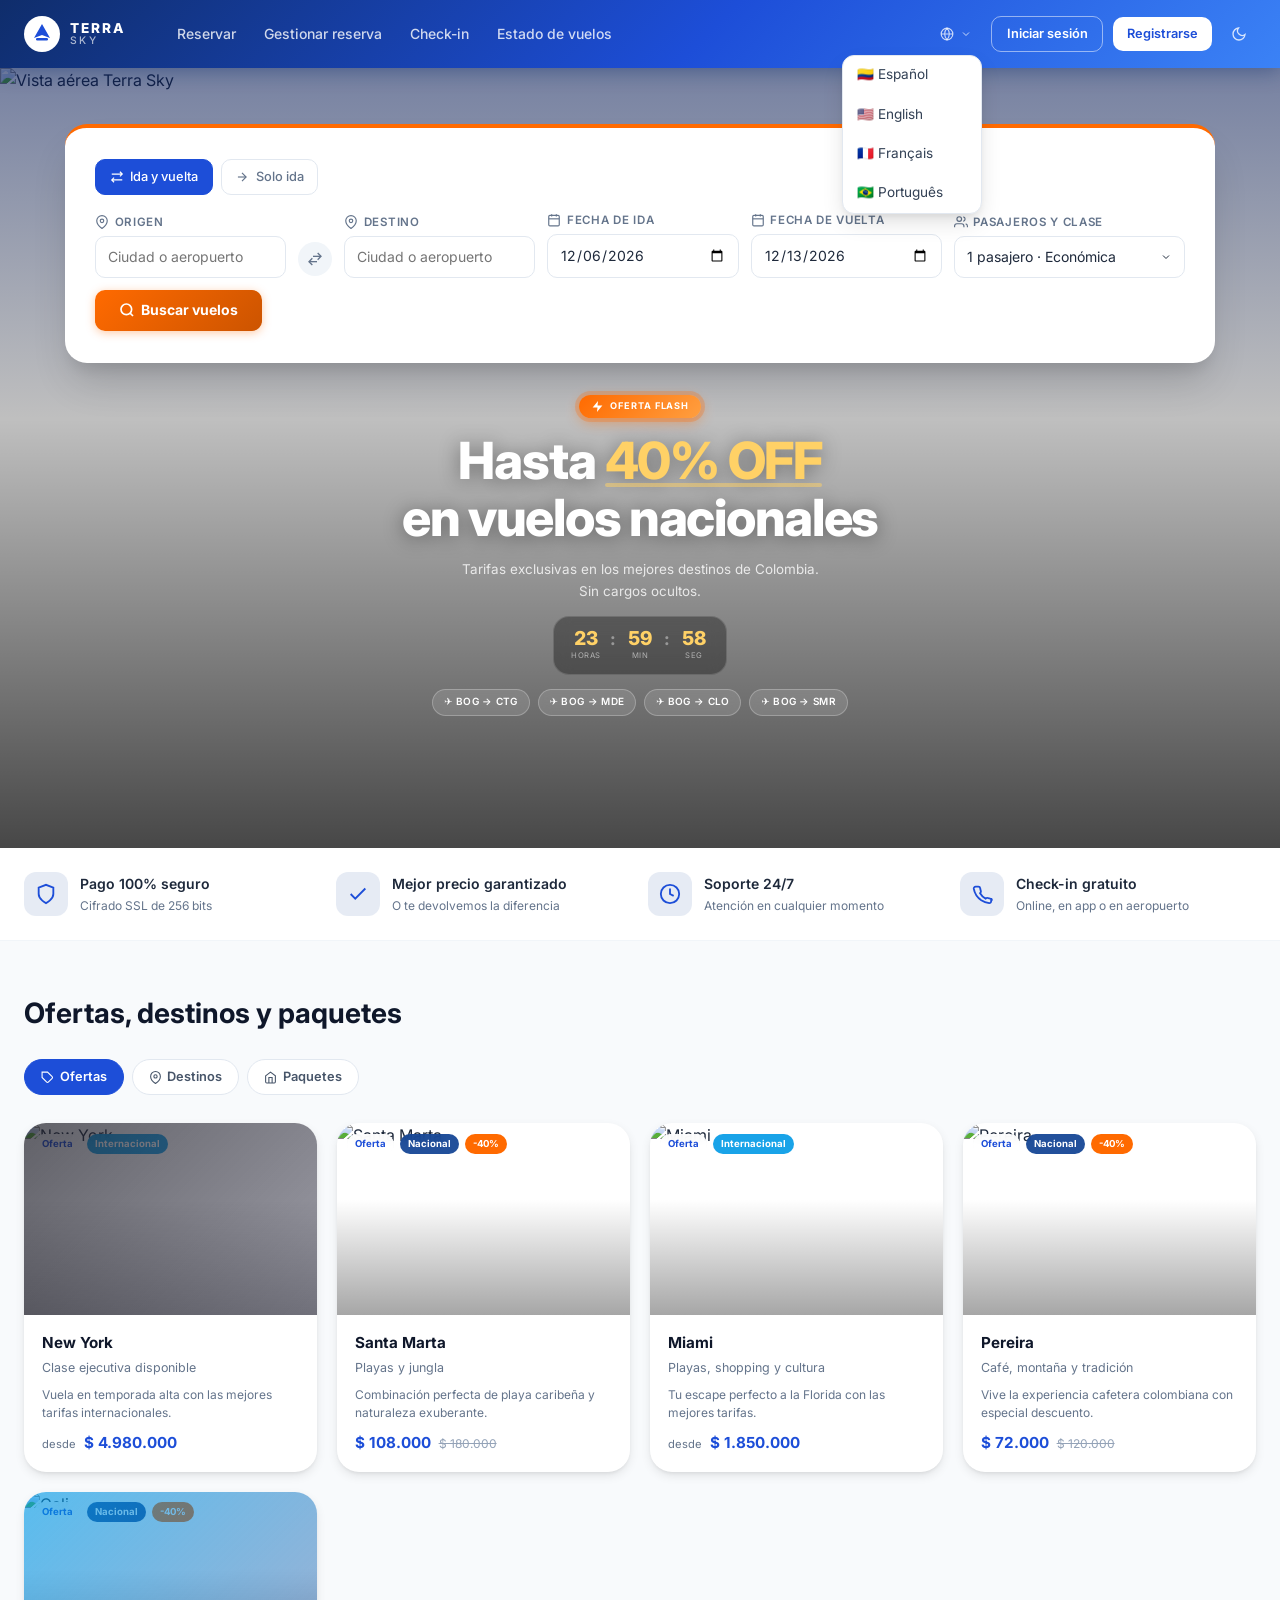
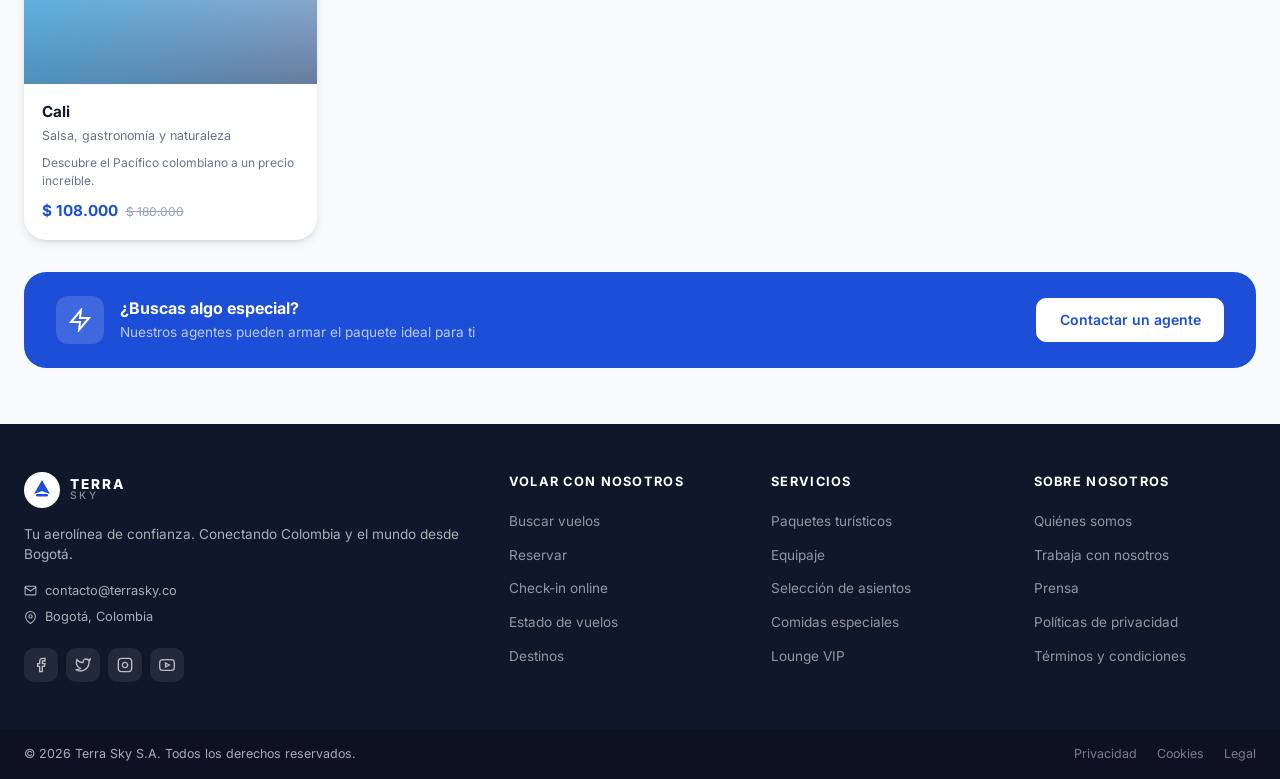
==== commit febf8e9c: "control de version y cambio de color" ====
--- a/src/index.html
+++ b/src/index.html
@@ -87,15 +87,6 @@
     </div>
 
     <div class="hero-content container">
-      <div class="hero-headline">
-        <p class="hero-eyebrow">
-          <span class="hero-line"></span>
-          Terra Sky · Línea nacional
-          <span class="hero-line"></span>
-        </p>
-        <h1>Conectamos Colombia contigo</h1>
-        <p class="hero-sub">Vuelos directos, precios incomparables y el mejor servicio en cada trayecto. Reserva hoy y viaja con confianza.</p>
-      </div>
 
       <!-- Formulario de búsqueda -->
       <div class="search-card" id="searchCard" role="search" aria-label="Buscar vuelos">
@@ -197,48 +188,29 @@
         <p class="search-error" id="searchError" role="alert" hidden></p>
       </div>
 
-      <!-- Quick links -->
-      <div class="quick-links">
-        <p class="quick-links-label">Servicios para clientes</p>
-        <div class="quick-links-grid">
-          <a href="resultados.html" class="quick-card">
-            <div class="quick-icon">
-              <svg xmlns="http://www.w3.org/2000/svg" width="20" height="20" viewBox="0 0 24 24" fill="none" stroke="currentColor" stroke-width="2"><path d="M22 16.92v3a2 2 0 0 1-2.18 2 19.79 19.79 0 0 1-8.63-3.07A19.5 19.5 0 0 1 3 6.18a2 2 0 0 1 2-2.18H8a2 2 0 0 1 2 1.72c.127.96.361 1.903.7 2.81a2 2 0 0 1-.45 2.11L9.91 11.1A16 16 0 0 0 16 17.09l.29-.29a2 2 0 0 1 2.11-.45c.907.339 1.85.573 2.81.7A2 2 0 0 1 23 19v-.08z"/></svg>
-            </div>
-            <div>
-              <div class="quick-title">Buscar vuelos</div>
-              <div class="quick-sub">Encuentra tu mejor tarifa</div>
-            </div>
-          </a>
-          <a href="gestionar.html" class="quick-card">
-            <div class="quick-icon">
-              <svg xmlns="http://www.w3.org/2000/svg" width="20" height="20" viewBox="0 0 24 24" fill="none" stroke="currentColor" stroke-width="2"><path d="M20 12V22H4V12"/><path d="M22 7H2v5h20V7z"/><path d="M12 22V7"/><path d="M12 7H7.5a2.5 2.5 0 0 1 0-5C11 2 12 7 12 7z"/><path d="M12 7h4.5a2.5 2.5 0 0 0 0-5C13 2 12 7 12 7z"/></svg>
-            </div>
-            <div>
-              <div class="quick-title">Gestionar reserva</div>
-              <div class="quick-sub">Modifica o cancela</div>
-            </div>
-          </a>
-          <a href="checkin.html" class="quick-card">
-            <div class="quick-icon">
-              <svg xmlns="http://www.w3.org/2000/svg" width="20" height="20" viewBox="0 0 24 24" fill="none" stroke="currentColor" stroke-width="2"><polyline points="20 6 9 17 4 12"/></svg>
-            </div>
-            <div>
-              <div class="quick-title">Check-in online</div>
-              <div class="quick-sub">Hasta 1h antes</div>
-            </div>
-          </a>
-          <a href="estado.html" class="quick-card">
-            <div class="quick-icon">
-              <svg xmlns="http://www.w3.org/2000/svg" width="20" height="20" viewBox="0 0 24 24" fill="none" stroke="currentColor" stroke-width="2"><circle cx="12" cy="12" r="10"/><polyline points="12 6 12 12 16 14"/></svg>
-            </div>
-            <div>
-              <div class="quick-title">Estado de vuelos</div>
-              <div class="quick-sub">Consulta en tiempo real</div>
-            </div>
-          </a>
-        </div>
-      </div>
+      <!-- Bloque promocional -->
+      <div class="hero-promo">
+        <span class="promo-badge">
+          <svg xmlns="http://www.w3.org/2000/svg" width="13" height="13" viewBox="0 0 24 24" fill="currentColor"><path d="M13 2L3 14h9l-1 8 10-12h-9l1-8z"/></svg>
+          OFERTA FLASH
+        </span>
+        <h1 class="promo-title">Hasta <span class="promo-highlight">40% OFF</span><br>en vuelos nacionales</h1>
+        <p class="promo-sub">Tarifas exclusivas en los mejores destinos de Colombia. Sin cargos ocultos.</p>
+        <div class="promo-countdown" id="promoCountdown" aria-label="Tiempo restante de la oferta">
+          <div class="countdown-block"><span class="cd-num" id="cd-h">00</span><span class="cd-label">horas</span></div>
+          <span class="cd-sep">:</span>
+          <div class="countdown-block"><span class="cd-num" id="cd-m">00</span><span class="cd-label">min</span></div>
+          <span class="cd-sep">:</span>
+          <div class="countdown-block"><span class="cd-num" id="cd-s">00</span><span class="cd-label">seg</span></div>
+        </div>
+        <div class="promo-destinations">
+          <a href="resultados.html" class="promo-dest-chip">✈ BOG → CTG</a>
+          <a href="resultados.html" class="promo-dest-chip">✈ BOG → MDE</a>
+          <a href="resultados.html" class="promo-dest-chip">✈ BOG → CLO</a>
+          <a href="resultados.html" class="promo-dest-chip">✈ BOG → SMR</a>
+        </div>
+      </div>
+
     </div>
   </section>
 
@@ -289,18 +261,13 @@
     <div class="container">
       <div class="section-header">
         <div>
-          <div class="section-eyebrow">
-            <svg xmlns="http://www.w3.org/2000/svg" width="14" height="14" viewBox="0 0 24 24" fill="none" stroke="currentColor" stroke-width="2"><polygon points="13 2 3 14 12 14 11 22 21 10 12 10 13 2"/></svg>
-            Explora Terra Sky
-          </div>
           <h2 id="catalogo-heading">Ofertas, destinos y paquetes</h2>
         </div>
       </div>
 
       <!-- Filtros por tipo -->
       <div class="catalogo-tabs" role="tablist" aria-label="Filtrar catálogo">
-        <button class="catalogo-tab active" data-filter="todos" role="tab" aria-selected="true">Todos</button>
-        <button class="catalogo-tab" data-filter="oferta" role="tab" aria-selected="false">
+        <button class="catalogo-tab active" data-filter="oferta" role="tab" aria-selected="true">
           <svg xmlns="http://www.w3.org/2000/svg" width="13" height="13" viewBox="0 0 24 24" fill="none" stroke="currentColor" stroke-width="2"><path d="M20.59 13.41l-7.17 7.17a2 2 0 0 1-2.83 0L2 12V2h10l8.59 8.59a2 2 0 0 1 0 2.82z"/><line x1="7" y1="7" x2="7.01" y2="7"/></svg>
           Ofertas
         </button>
@@ -433,5 +400,38 @@
 <script src="js/brand.js"></script>
 <script src="js/auth.js"></script>
 <script src="js/main.js"></script>
+<script src="js/energy-monitor.js"></script>
+<script>
+  // Countdown oferta flash — loop de 24h desde primera visita del día
+  (function(){
+    const hEl = document.getElementById('cd-h');
+    const mEl = document.getElementById('cd-m');
+    const sEl = document.getElementById('cd-s');
+    if (!hEl) return;
+    const DURATION = 24 * 3600 * 1000;
+    const KEY = 'ts_promo_start';
+    function getStart(){
+      const stored = localStorage.getItem(KEY);
+      const now = Date.now();
+      if (!stored || (now - Number(stored)) >= DURATION) {
+        localStorage.setItem(KEY, now);
+        return now;
+      }
+      return Number(stored);
+    }
+    let start = getStart();
+    function pad(n){ return String(n).padStart(2,'0'); }
+    function tick(){
+      const elapsed = Date.now() - start;
+      if (elapsed >= DURATION) { start = Date.now(); localStorage.setItem(KEY, start); }
+      const remaining = DURATION - (Date.now() - start);
+      const h = Math.floor(remaining / 3600000);
+      const m = Math.floor((remaining % 3600000) / 60000);
+      const s = Math.floor((remaining % 60000) / 1000);
+      hEl.textContent = pad(h); mEl.textContent = pad(m); sEl.textContent = pad(s);
+    }
+    tick(); setInterval(tick, 1000);
+  })();
+</script>
 </body>
 </html>
--- a/src/css/style.css
+++ b/src/css/style.css
@@ -6,10 +6,10 @@
 /* ── Variables ── */
 :root {
   /* ── Paleta aerolínea: Azul Real + Acento Naranja ── */
-  --col-primary:      #0B3D91;   /* azul aviación profundo  */
-  --col-primary-dark: #082E6E;   /* azul noche              */
-  --col-cyan:         #0099E6;   /* azul cielo              */
-  --col-cyan-dark:    #0077B3;   /* azul cielo oscuro       */
+  --col-primary:      #1D4ED8;   /* azul real vibrante      */
+  --col-primary-dark: #1E40AF;   /* azul real oscuro        */
+  --col-cyan:         #0EA5E9;   /* azul cielo moderno      */
+  --col-cyan-dark:    #0284C7;   /* azul cielo oscuro       */
   --col-accent:       #FF6A00;   /* naranja CTA vibrante    */
   --col-accent-dark:  #CC5400;   /* naranja CTA hover       */
   --col-white:     #ffffff;
@@ -76,13 +76,13 @@
 }
 .btn-sm { padding: .45rem .9rem; font-size: .8rem; }
 .btn-primary {
-  background: linear-gradient(135deg, var(--col-primary) 0%, #1357C0 100%);
+  background: linear-gradient(135deg, var(--col-primary) 0%, #60A5FA 100%);
   color: var(--col-white);
-  box-shadow: 0 2px 8px rgba(11,61,145,.3);
+  box-shadow: 0 2px 8px rgba(29,78,216,.3);
 }
 .btn-primary:hover {
   background: linear-gradient(135deg, var(--col-primary-dark) 0%, var(--col-primary) 100%);
-  box-shadow: 0 4px 14px rgba(11,61,145,.4);
+  box-shadow: 0 4px 14px rgba(29,78,216,.4);
 }
 .btn-cyan {
   background: var(--col-cyan);
@@ -119,9 +119,9 @@
   position: sticky;
   top: 0;
   z-index: 100;
-  background: linear-gradient(135deg, #061A55 0%, var(--col-primary) 55%, #1A5DBF 100%);
+  background: linear-gradient(135deg, #0F2D6B 0%, var(--col-primary) 55%, #3B82F6 100%);
   height: var(--header-h);
-  box-shadow: 0 2px 20px rgba(8,46,110,.45);
+  box-shadow: 0 2px 20px rgba(15,45,107,.45);
 }
 .header-inner {
   max-width: 1280px;
@@ -255,7 +255,7 @@
   display: flex;
   flex-direction: column;
   align-items: center;
-  justify-content: center;
+  justify-content: flex-start;
   overflow: hidden;
 }
 .hero-bg { position: absolute; inset: 0; }
@@ -274,7 +274,8 @@
   position: relative;
   z-index: 2;
   width: 100%;
-  padding-block: 4rem;
+  padding-top: 3.5rem;
+  padding-bottom: 2rem;
   display: flex;
   flex-direction: column;
   align-items: center;
@@ -307,15 +308,134 @@
   margin: 1rem auto 0;
 }
 
+/* ── Bloque promocional hero ── */
+.hero-promo {
+  text-align: center;
+  display: flex;
+  flex-direction: column;
+  align-items: center;
+  gap: .88rem;
+  padding-bottom: .4rem;
+}
+.promo-badge {
+  display: inline-flex;
+  align-items: center;
+  gap: .4rem;
+  background: linear-gradient(135deg, var(--col-accent) 0%, #FF9F40 100%);
+  color: var(--col-white);
+  font-size: .576rem;
+  font-weight: 700;
+  letter-spacing: .1em;
+  text-transform: uppercase;
+  padding: .28rem .72rem;
+  border-radius: 2rem;
+  box-shadow: 0 0 0 4px rgba(255,106,0,.25), 0 4px 14px rgba(255,106,0,.45);
+  animation: promo-pulse 2.2s ease-in-out infinite;
+}
+@keyframes promo-pulse {
+  0%, 100% { box-shadow: 0 0 0 4px rgba(255,106,0,.25), 0 4px 14px rgba(255,106,0,.45); }
+  50%       { box-shadow: 0 0 0 8px rgba(255,106,0,.1),  0 6px 22px rgba(255,106,0,.6); }
+}
+.promo-title {
+  font-size: clamp(1.92rem, 5.6vw, 3.2rem);
+  font-weight: 800;
+  color: var(--col-white);
+  line-height: 1.1;
+  letter-spacing: -.025em;
+  text-shadow: 0 2px 20px rgba(0,0,0,.4);
+}
+.promo-highlight {
+  color: #FFD166;
+  position: relative;
+  display: inline-block;
+}
+.promo-highlight::after {
+  content: '';
+  position: absolute;
+  bottom: 2px;
+  left: 0;
+  width: 100%;
+  height: 4px;
+  background: #FFD166;
+  border-radius: 2px;
+  opacity: .5;
+}
+.promo-sub {
+  color: rgba(255,255,255,.8);
+  font-size: clamp(.7rem, 1.6vw, .84rem);
+  max-width: 368px;
+}
+/* Countdown */
+.promo-countdown {
+  display: flex;
+  align-items: center;
+  gap: .5rem;
+  background: rgba(0,0,0,.35);
+  border: 1px solid rgba(255,255,255,.15);
+  border-radius: var(--radius-lg);
+  padding: .48rem 1rem;
+  backdrop-filter: blur(8px);
+}
+.countdown-block {
+  display: flex;
+  flex-direction: column;
+  align-items: center;
+  min-width: 2rem;
+}
+.cd-num {
+  font-size: 1.2rem;
+  font-weight: 800;
+  color: #FFD166;
+  line-height: 1;
+  font-variant-numeric: tabular-nums;
+}
+.cd-label {
+  font-size: .48rem;
+  text-transform: uppercase;
+  letter-spacing: .08em;
+  color: rgba(255,255,255,.55);
+  margin-top: .15rem;
+}
+.cd-sep {
+  font-size: 1.12rem;
+  font-weight: 700;
+  color: rgba(255,255,255,.4);
+  margin-bottom: .8rem;
+}
+/* Chips destinos */
+.promo-destinations {
+  display: flex;
+  flex-wrap: wrap;
+  justify-content: center;
+  gap: .5rem;
+}
+.promo-dest-chip {
+  background: rgba(255,255,255,.12);
+  border: 1px solid rgba(255,255,255,.25);
+  color: var(--col-white);
+  font-size: .624rem;
+  font-weight: 600;
+  padding: .28rem .68rem;
+  border-radius: 2rem;
+  backdrop-filter: blur(6px);
+  transition: background var(--transition), border-color var(--transition), transform var(--transition);
+  letter-spacing: .03em;
+}
+.promo-dest-chip:hover {
+  background: rgba(255,255,255,.22);
+  border-color: rgba(255,255,255,.5);
+  transform: translateY(-2px);
+}
+
 /* ── Formulario de búsqueda ── */
 .search-card {
   background: var(--col-white);
   border-radius: var(--radius-xl);
-  padding: 1.25rem 1.5rem;
+  padding: 1.953125rem 1.875rem;
   box-shadow: var(--shadow-xl);
   width: 100%;
-  max-width: 920px;
-  border-top: 3px solid var(--col-accent);
+  max-width: 1150px;
+  border-top: 4px solid var(--col-accent);
 }
 .trip-toggle {
   display: flex;
@@ -842,7 +962,7 @@
    FOOTER
    ========================================== */
 .site-footer {
-  background: var(--col-gray-900);
+  background: #0f172a;
   color: rgba(255,255,255,.65);
 }
 .footer-inner {
@@ -860,7 +980,7 @@
 .footer-logo-icon { width: 36px; height: 36px; flex-shrink: 0; }
 .footer-logo-icon svg { width: 100%; height: 100%; }
 .footer-logo-text { display: flex; flex-direction: column; line-height: 1; }
-.footer-logo-brand { font-size: .85rem; font-weight: 800; letter-spacing: .15em; color: var(--col-white); }
+.footer-logo-brand { font-size: .85rem; font-weight: 800; letter-spacing: .15em; color: #ffffff; }
 .footer-logo-sub   { font-size: .65rem; font-weight: 500; letter-spacing: .25em; color: rgba(255,255,255,.5); }
 .footer-tagline { font-size: .85rem; line-height: 1.5; margin-bottom: 1rem; }
 .footer-contact { display: flex; flex-direction: column; gap: .4rem; margin-bottom: 1.25rem; }
@@ -882,14 +1002,14 @@
   justify-content: center;
   transition: background var(--transition), color var(--transition);
 }
-.social-btn:hover { background: var(--col-cyan); color: var(--col-white); }
+.social-btn:hover { background: #0ea5e9; color: #ffffff; }
 
 .footer-links h4 {
   font-size: .8rem;
   font-weight: 700;
   text-transform: uppercase;
   letter-spacing: .1em;
-  color: var(--col-white);
+  color: #ffffff;
   margin-bottom: 1rem;
 }
 .footer-links ul { display: flex; flex-direction: column; gap: .5rem; }
@@ -898,7 +1018,7 @@
   color: rgba(255,255,255,.55);
   transition: color var(--transition);
 }
-.footer-links a:hover { color: var(--col-white); }
+.footer-links a:hover { color: #ffffff; }
 
 .footer-bottom {
   background: rgba(0,0,0,.2);
@@ -914,7 +1034,7 @@
 }
 .footer-bottom-links { display: flex; gap: 1.25rem; }
 .footer-bottom-links a { color: rgba(255,255,255,.45); transition: color var(--transition); }
-.footer-bottom-links a:hover { color: var(--col-white); }
+.footer-bottom-links a:hover { color: #ffffff; }
 
 /* ==========================================
    UTILIDADES
@@ -1280,6 +1400,9 @@
 .flight-price-wrap { text-align: right; }
 .flight-price { font-size: 1.4rem; font-weight: 800; color: var(--col-primary); }
 .flight-price-sub { font-size: .72rem; color: var(--col-gray-500); }
+.promo-price { color: #e05c00; }
+.flight-price-original { font-size: .85rem; color: #9ca3af; text-decoration: line-through; margin-top: -.2rem; }
+.flight-promo-tag { display: inline-block; background: #e05c00; color: #fff; font-size: .62rem; font-weight: 800; letter-spacing: .04em; padding: .15rem .45rem; border-radius: 4px; margin-bottom: .25rem; }
 .btn-book {
   background: linear-gradient(135deg, var(--col-accent) 0%, var(--col-accent-dark) 100%);
   color: var(--col-white);
@@ -1318,3 +1441,107 @@
   font-size: .72rem;
   color: var(--col-gray-600);
 }
+
+/* ==========================================
+   BOTÓN MODO OSCURO
+   ========================================== */
+.dark-toggle {
+  display: flex;
+  align-items: center;
+  justify-content: center;
+  width: 34px;
+  height: 34px;
+  border-radius: var(--radius-sm);
+  color: rgba(255,255,255,.8);
+  transition: background var(--transition), color var(--transition);
+  flex-shrink: 0;
+  margin-left: auto;
+}
+.dark-toggle:hover { background: rgba(255,255,255,.15); color: #fff; }
+
+/* ==========================================
+   MODO OSCURO
+   ========================================== */
+[data-theme="dark"] {
+  --col-white:    #0f172a;
+  --col-gray-50:  #1e293b;
+  --col-gray-100: #334155;
+  --col-gray-200: #475569;
+  --col-gray-300: #64748b;
+  --col-gray-400: #94a3b8;
+  --col-gray-500: #94a3b8;
+  --col-gray-600: #cbd5e1;
+  --col-gray-700: #e2e8f0;
+  --col-gray-800: #f1f5f9;
+  --col-gray-900: #f8fafc;
+}
+/* Header buttons en modo oscuro (fondo siempre oscuro) */
+[data-theme="dark"] .site-header .btn-white {
+  background: rgba(255,255,255,.15);
+  color: #fff;
+  border: 1.5px solid rgba(255,255,255,.25);
+}
+[data-theme="dark"] .site-header .btn-white:hover { background: rgba(255,255,255,.25); }
+/* Inputs en modo oscuro */
+[data-theme="dark"] input,
+[data-theme="dark"] select,
+[data-theme="dark"] textarea { color-scheme: dark; }
+/* Selects con fondo oscuro explícito */
+[data-theme="dark"] .form-input {
+  color: var(--col-gray-800);
+  background: var(--col-gray-50);
+  border-color: var(--col-gray-200);
+}
+[data-theme="dark"] .form-input:focus {
+  background: var(--col-gray-100);
+}
+/* Modales/overlays */
+[data-theme="dark"] .seat-modal,
+[data-theme="dark"] .modal-box,
+[data-theme="dark"] .confirm-modal {
+  background: #1e293b;
+  border-color: #334155;
+}
+/* Dropdowns */
+[data-theme="dark"] .lang-dropdown {
+  background: #1e293b;
+  border-color: #334155;
+}
+[data-theme="dark"] .lang-dropdown button { color: #e2e8f0; }
+[data-theme="dark"] .lang-dropdown button:hover { background: #334155; }
+/* Tarjetas de tarifas */
+[data-theme="dark"] .tarifa-card {
+  background: #1e293b;
+  border-color: #334155;
+}
+[data-theme="dark"] .tarifa-card.selected {
+  border-color: var(--col-primary);
+  background: #1e3a8a22;
+}
+/* Asientos disponibles */
+[data-theme="dark"] .seat-available {
+  background: #1e3a8a;
+  border-color: #3b82f6;
+  color: #93c5fd;
+}
+[data-theme="dark"] .seat-available:hover { background: #1d4ed8; }
+[data-theme="dark"] .seat-business {
+  background: #3f3107;
+  border-color: #a16207;
+  color: #fde68a;
+}
+/* Mini-seat-map (gestionar) */
+[data-theme="dark"] .mini-seat-btn {
+  background: #1e3a8a;
+  border-color: #3b82f6;
+  color: #93c5fd;
+}
+[data-theme="dark"] .mini-seat-btn.ms-occupied {
+  background: #334155;
+  color: #64748b;
+}
+/* Scrollbar */
+[data-theme="dark"] ::-webkit-scrollbar { background: #1e293b; }
+[data-theme="dark"] ::-webkit-scrollbar-thumb { background: #475569; border-radius: 4px; }
+/* El footer siempre oscuro — no afectar con dark mode vars */
+[data-theme="dark"] .site-footer { background: #0a1020; color: rgba(255,255,255,.65); }
